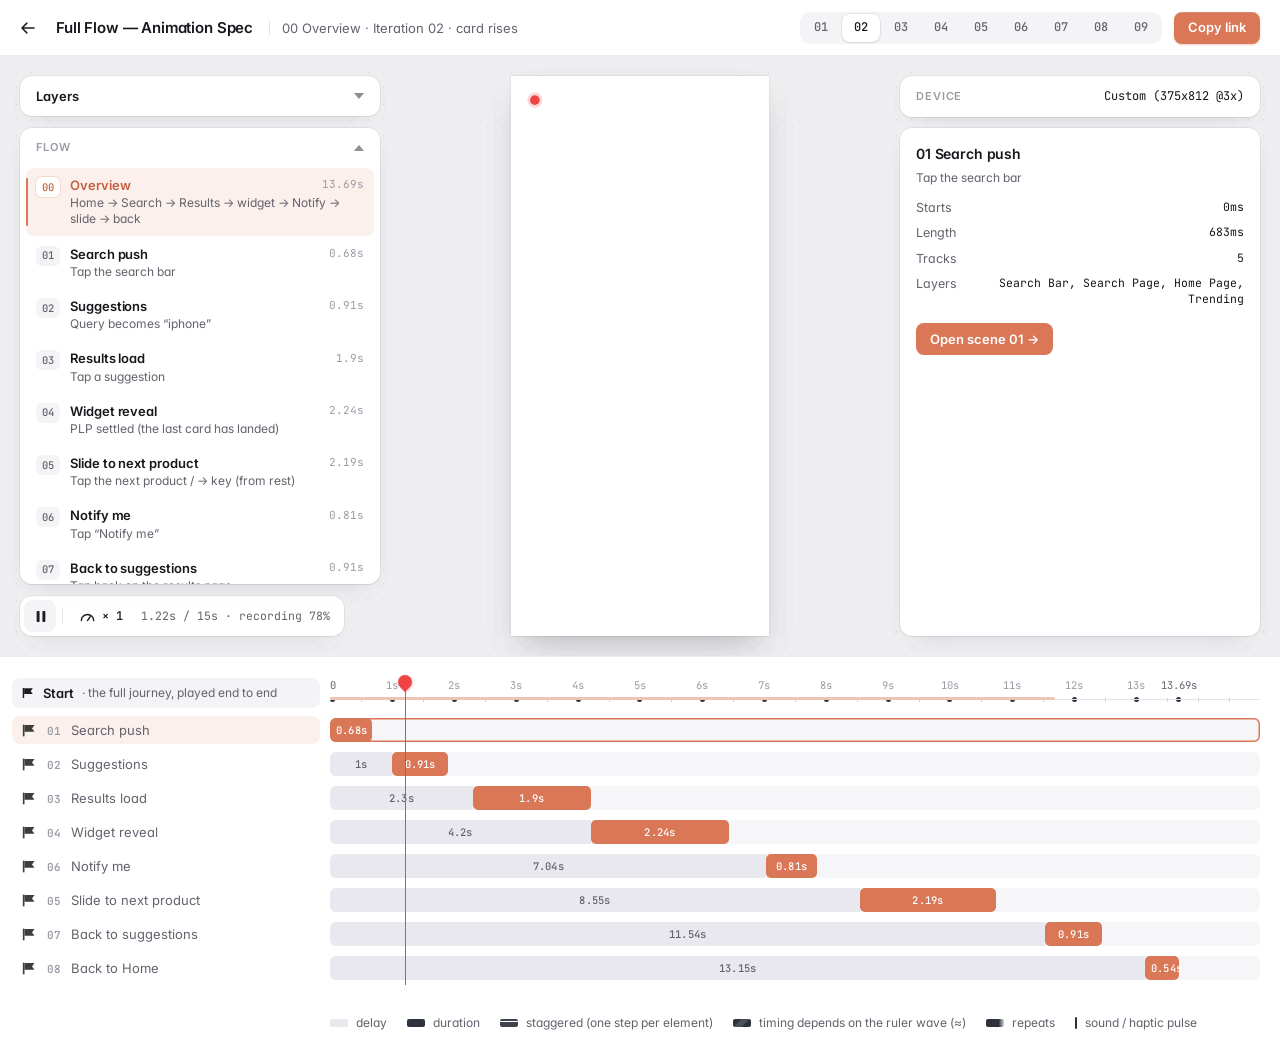
==== spec/index.html @ d040f747 "Iteration 9: copy of 8 that asks screen size first, then budget - v9/ added; switcher button 9 on ev" ====
<!doctype html>
<html lang="en">
<head>
<meta charset="utf-8" />
<meta name="viewport" content="width=device-width, initial-scale=1" />
<title>Full Flow Spec</title>
<link rel="preconnect" href="https://fonts.googleapis.com" />
<link rel="preconnect" href="https://fonts.gstatic.com" crossorigin />
<link href="https://fonts.googleapis.com/css2?family=Inter:wght@400;500;600;700&family=JetBrains+Mono:wght@400;500;600&display=swap" rel="stylesheet" />
<style>
/* Animation spec sheet for the whole noon flow — Home → Search → Results → iPhone widget → Notify → back.
   Same layout as a ProtoPie recording view: canvas (layers · flow · device · live preview · playback)
   over a timeline of property tracks — light bar = delay, dark bar = duration.
   The preview is the real prototype in an iframe; this page only drives it (it never edits it).
   System: 4/8/12/16/20 spacing · 15/13/12/11 type · 12px cards with a hairline · 32px controls. */
:root {
  --bg: #ffffff; --canvas: #eeeef1; --dot: #d9d9df; --card: #ffffff;
  --ink: #17171c; --ink-2: #63636e; --ink-3: #9b9ba6; --line: #ececf0; --line-2: #e2e2e8;
  --fill: #f4f4f7; --fill-2: #ededf1; --row: #f6f6f8; --delay: #e8e8ee; --dur: #2e323d; --dur-ink: #ffffff;
  --accent: #d97757; --accent-ink: #ffffff; --accent-50: #fbf0eb; --accent-600: #c2613f; --head: #ef4444;
  --r-card: 12px; --r-ctl: 8px; --r-trk: 6px;
  --sh-card: 0 0 0 1px rgba(17, 17, 28, .05), 0 1px 2px rgba(17, 17, 28, .04), 0 8px 24px -14px rgba(17, 17, 28, .18);
  --gut: 20px; --card-w: 360px;
  --lab: 320px; --rowh: 24px; --rowgap: 10px;
  --tl-pt: 16px; --tl-pr: 20px; --tl-pb: 24px;
  --sans: 'Inter', -apple-system, BlinkMacSystemFont, 'Segoe UI', sans-serif;
  --mono: 'JetBrains Mono', ui-monospace, SFMono-Regular, Menlo, monospace;
}
* { box-sizing: border-box; }
html, body { margin: 0; }
body { background: var(--bg); color: var(--ink); font-family: var(--sans); font-size: 13px; line-height: 1.4; -webkit-font-smoothing: antialiased; font-feature-settings: 'cv11', 'ss01'; }
button { font: inherit; color: inherit; background: none; border: 0; padding: 0; cursor: pointer; }
a { color: inherit; }
button:focus-visible, a:focus-visible { outline: 2px solid var(--accent); outline-offset: 2px; border-radius: var(--r-ctl); }

/* ── top bar ── */
.top { height: 56px; display: flex; align-items: center; gap: 12px; padding: 0 var(--gut) 0 12px; border-bottom: 1px solid var(--line); background: var(--bg); }
.top__back { width: 32px; height: 32px; display: grid; place-items: center; border-radius: var(--r-ctl); text-decoration: none; flex: none; transition: background-color .15s; }
.top__back svg { width: 18px; height: 18px; }
.top__back:hover { background: var(--fill); }
.top__title { font-size: 15px; font-weight: 600; letter-spacing: -0.01em; white-space: nowrap; overflow: hidden; text-overflow: ellipsis; min-width: 0; }
.top__title small { position: relative; margin-left: 12px; padding-left: 13px; color: var(--ink-2); font-size: 13px; font-weight: 400; letter-spacing: 0; }
.top__title small::before { content: ''; position: absolute; left: 0; top: 50%; width: 1px; height: 14px; margin-top: -7px; background: var(--line-2); }
.top__sp { flex: 1; }
.iters[hidden] { display: none; }
.iters { display: flex; gap: 2px; padding: 2px; background: var(--fill); border-radius: 10px; flex: none; }
.iters button { min-width: 38px; height: 28px; padding: 0 10px; border-radius: var(--r-ctl); font-family: var(--mono); font-size: 12px; font-weight: 500; color: var(--ink-2); transition: background-color .15s, color .15s; }
.iters button:hover { color: var(--ink); }
.iters button[aria-pressed="true"] { background: #fff; color: var(--ink); box-shadow: 0 0 0 1px rgba(17, 17, 28, .06), 0 1px 2px rgba(17, 17, 28, .08); }
.copy { height: 32px; padding: 0 14px; border-radius: var(--r-ctl); background: var(--accent); color: var(--accent-ink); font-size: 13px; font-weight: 600; flex: none; box-shadow: 0 1px 2px rgba(194, 97, 63, .3), inset 0 1px 0 rgba(255, 255, 255, .14); transition: background-color .15s; }
.copy:hover { background: var(--accent-600); }

/* ── canvas ── */
.canvas { position: relative; height: clamp(600px, 66vh, 760px); overflow: hidden;
  background-color: var(--canvas); background-image: radial-gradient(var(--dot) 1px, transparent 1.2px); background-size: 16px 16px; background-position: 8px 8px; }
.card { position: absolute; background: var(--card); border-radius: var(--r-card); box-shadow: var(--sh-card); }
.eyebrow, .flow h3, .device h3 { margin: 0; font-size: 11px; font-weight: 600; letter-spacing: .08em; text-transform: uppercase; color: var(--ink-3); }

/* left column: Layers and Flow are one accordion — opening one collapses the other to its header */
.side { position: absolute; left: var(--gut); top: var(--gut); bottom: calc(var(--gut) + 40px + 12px); width: var(--card-w); z-index: 4; display: flex; flex-direction: column; gap: 12px; }
.side > .card { position: relative; }
.layers { flex: none; display: flex; flex-direction: column; min-height: 0; overflow: hidden; }
.layers[data-open="true"] { flex: 1 1 auto; }
.layers__btn { width: 100%; height: 40px; display: flex; align-items: center; justify-content: space-between; padding: 0 16px; font-size: 13px; font-weight: 600; border-radius: var(--r-card); }
.layers__btn:hover { background: #fafafb; }
.layers__btn svg { transition: transform .2s; }
.layers[data-open="true"] .layers__btn { border-radius: var(--r-card) var(--r-card) 0 0; }
.layers[data-open="true"] .layers__btn svg { transform: rotate(180deg); }
.layers__list { display: none; flex: 1 1 auto; min-height: 0; border-top: 1px solid var(--line); padding: 6px; overflow: auto; }
.layers[data-open="true"] .layers__list { display: block; animation: panelIn .22s cubic-bezier(.2, .8, .2, 1); }
.layers__list button { width: 100%; text-align: left; padding: 8px 10px; border-radius: 6px; font-size: 13px; display: flex; align-items: baseline; justify-content: space-between; gap: 12px; }
.layers__list button:hover { background: var(--fill); }
.layers__list button[aria-pressed="true"] { background: var(--accent-50); color: var(--accent-600); font-weight: 600; }
.layers__list code { font-family: var(--mono); font-size: 11px; color: var(--ink-3); white-space: nowrap; overflow: hidden; text-overflow: ellipsis; max-width: 55%; }

.flow { flex: 1 1 auto; min-height: 0; display: flex; flex-direction: column; overflow: hidden; }
.flow__head { flex: none; width: 100%; height: 40px; display: flex; align-items: center; justify-content: space-between; padding: 0 16px; border-radius: var(--r-card); }
.flow__head:hover { background: #fafafb; }
.flow__head svg { transform: rotate(180deg); transition: transform .2s; }
.flow.is-collapsed { flex: none; }
.flow.is-collapsed ol { display: none; }
.flow.is-collapsed .flow__head svg { transform: none; }
.flow:not(.is-collapsed) ol { animation: panelIn .22s cubic-bezier(.2, .8, .2, 1); }
@keyframes panelIn { from { opacity: 0; transform: translateY(-4px); } }
.flow ol { list-style: none; margin: 0; padding: 0 6px 6px; overflow: auto; }
.flow li + li { margin-top: 1px; }
.flow li button { position: relative; width: 100%; text-align: left; display: grid; grid-template-columns: 24px 1fr auto; gap: 1px 10px; align-items: center; padding: 8px 10px; border-radius: var(--r-ctl); transition: background-color .15s; }
.flow li button:hover { background: var(--fill); }
.flow li button[aria-pressed="true"] { background: var(--accent-50); }
.flow li button[aria-pressed="true"]::before { content: ''; position: absolute; left: 0; top: 10px; bottom: 10px; width: 2px; border-radius: 2px; background: var(--accent); }
.flow .n { grid-row: 1 / 3; align-self: start; margin-top: 1px; width: 24px; height: 20px; display: grid; place-items: center; border-radius: 6px; background: var(--fill); font-family: var(--mono); font-size: 10.5px; font-weight: 500; color: var(--ink-2); }
.flow button[aria-pressed="true"] .n { background: #fff; color: var(--accent-600); box-shadow: 0 0 0 1px rgba(217, 119, 87, .18); }
.flow .nm { font-size: 13px; font-weight: 600; letter-spacing: -0.005em; }
.flow .len { font-family: var(--mono); font-size: 11px; color: var(--ink-3); font-variant-numeric: tabular-nums; }
.flow .tr { grid-column: 2 / 4; font-size: 12px; line-height: 1.35; color: var(--ink-2); }
.flow button[aria-pressed="true"] .nm { color: var(--accent-600); }
.tag { display: inline-block; padding: 1px 6px; border-radius: 99px; background: var(--accent-50); color: var(--accent-600); font-size: 10.5px; font-weight: 600; line-height: 16px; vertical-align: 1px; margin-left: 6px; letter-spacing: 0; text-transform: none; }
.tag--warm { background: #fff3e8; color: #b4530b; }

.device { right: var(--gut); top: var(--gut); width: var(--card-w); padding: 12px 16px; display: flex; align-items: center; justify-content: space-between; gap: 12px; min-height: 40px; }
.device p { margin: 0; font-family: var(--mono); font-size: 12px; color: var(--ink); }
.insp { right: var(--gut); top: calc(var(--gut) + 40px + 12px); width: var(--card-w); bottom: var(--gut); padding: 16px; overflow: auto; scrollbar-width: thin; }
.insp h3 { margin: 0; font-size: 14px; font-weight: 600; letter-spacing: -0.01em; line-height: 20px; }
.insp h3 span { font-weight: 400; color: var(--ink-2) !important; }
.insp__sub { margin: 6px 0 12px; font-size: 12px; color: var(--ink-2); }
.insp__sub code { display: inline-block; padding: 2px 6px; border-radius: 5px; background: var(--fill); color: var(--ink-2); font-family: var(--mono); font-size: 11px !important; }
.insp dl { display: grid; grid-template-columns: auto 1fr; gap: 8px 16px; margin: 0; font-size: 12.5px; }
.insp dt { color: var(--ink-2); }
.insp dd { margin: 0; font-family: var(--mono); font-size: 11.5px; text-align: right; word-break: break-word; font-variant-numeric: tabular-nums; color: var(--ink); }
.insp hr { border: 0; border-top: 1px solid var(--line); margin: 14px 0; }
.insp__plot { display: block; width: 100%; height: 104px; margin: 0 0 14px; padding: 6px 4px; border-radius: 10px; background: #fafafc; box-shadow: inset 0 0 0 1px var(--line); }
.insp__note { font-size: 12px; line-height: 1.5; color: var(--ink-2); margin: 12px 0 0; }
.insp__code { display: block; margin-top: 12px; padding: 10px 12px; background: var(--fill); border-radius: var(--r-ctl); font-family: var(--mono); font-size: 10.5px; line-height: 1.55; color: var(--ink-2); word-break: break-all; }
.insp__go { margin-top: 16px; height: 32px; padding: 0 14px; border-radius: var(--r-ctl); background: var(--accent); color: #fff; font-weight: 600; font-size: 13px; transition: background-color .15s; }
.insp__go:hover { background: var(--accent-600); }

.stage { position: absolute; left: 50%; top: var(--gut); bottom: var(--gut); transform: translateX(-50%); display: grid; place-items: start center; }
.phone { position: relative; width: var(--pw, 375px); height: var(--ph, 812px); transform-origin: 0 0; background: #fff; overflow: hidden;
  box-shadow: 0 0 0 1px rgba(17, 17, 28, .08), 0 2px 6px rgba(17, 17, 28, .06), 0 24px 48px -20px rgba(17, 17, 28, .28); }
.phone iframe { position: absolute; left: 0; top: 0; width: var(--pw, 375px); height: var(--ph, 812px); border: 0; opacity: 0; pointer-events: none; }
.phone iframe.is-front { opacity: 1; pointer-events: auto; }
.phone__veil { position: absolute; inset: 0; display: grid; place-items: center; background: rgba(255, 255, 255, .92); font-size: 22px; font-weight: 500; color: var(--ink-2); transition: opacity .25s; text-align: center; padding: 40px; }
.phone__veil[hidden] { display: grid; opacity: 0; pointer-events: none; }
.rec { position: absolute; z-index: 2; left: 28px; top: 28px; width: 14px; height: 14px; border-radius: 50%; background: var(--head); box-shadow: 0 0 0 4px rgba(239, 68, 68, .2); opacity: 0; transition: opacity .2s; }
.rec.is-on { opacity: 1; animation: recPulse 1.6s ease-in-out infinite; }
@keyframes recPulse { 50% { box-shadow: 0 0 0 7px rgba(239, 68, 68, .08); } }

.ctrl { position: absolute; left: var(--gut); bottom: var(--gut); height: 40px; display: flex; align-items: center; gap: 2px; padding: 4px; background: var(--card); border-radius: var(--r-card); box-shadow: var(--sh-card); z-index: 3; }
.ctrl button { height: 32px; min-width: 32px; padding: 0 10px; display: flex; align-items: center; justify-content: center; gap: 6px; border-radius: var(--r-ctl); transition: background-color .15s; }
.ctrl button:hover { background: var(--fill); }
.ctrl #play { width: 32px; padding: 0; background: var(--fill); }
.ctrl #play:hover { background: var(--fill-2); }
.ctrl #play svg { width: 12px; height: 13px; margin-left: 1px; }
.ctrl #speed svg { width: 17px; height: 14px; }
.ctrl i { width: 1px; height: 16px; margin: 0 4px; background: var(--line-2); }
.ctrl__speed { font-family: var(--mono); font-size: 12px; font-weight: 500; }
.ctrl__state { padding: 0 10px 0 6px; font-family: var(--mono); font-size: 11.5px; color: var(--ink-2); white-space: nowrap; font-variant-numeric: tabular-nums; }

/* ── timeline ── */
.tlwrap { overflow-x: auto; border-top: 1px solid var(--line); }
.tl { position: relative; min-width: 940px; padding: var(--tl-pt) var(--tl-pr) var(--tl-pb) 0; }
.tl__ruler { display: grid; grid-template-columns: var(--lab) 1fr; align-items: center; height: 40px; }
.tl__start { height: 30px; margin-left: 12px; display: flex; align-items: center; gap: 8px; padding: 0 12px 0 10px; background: var(--fill); border-radius: var(--r-ctl); font-size: 13px; font-weight: 600; white-space: nowrap; overflow: hidden; min-width: 0; }
.tl__start svg { flex: none; width: 13px; height: 12px; }
.tl__start small { font-size: 12px; color: var(--ink-2); font-weight: 400; overflow: hidden; text-overflow: ellipsis; min-width: 0; }
.tl__scale { position: relative; height: 40px; margin-left: 10px; }
.tl__scale::after { content: ''; position: absolute; left: 0; right: 0; top: 26px; height: 1px; background: var(--line-2); }
.tick { position: absolute; top: 5px; font-family: var(--mono); font-size: 10.5px; color: var(--ink-2); transform: translateX(-50%); white-space: nowrap; font-variant-numeric: tabular-nums; }
.tick::after { content: ''; position: absolute; left: 50%; top: 18.5px; width: 5px; height: 5px; margin-left: -2.5px; border-radius: 50%; background: var(--dur); }
.tick--minor { color: transparent; }
.tick--minor::after { width: 1px; height: 4px; margin-left: 0; border-radius: 0; background: #cfcfd6; top: 19.5px; }
.tick--zero { transform: none; }
.tick--zero::after { left: 0; margin-left: 0; }
.tl__rows { position: relative; }
.grp { display: grid; grid-template-columns: var(--lab) 1fr; height: 34px; align-items: end; padding-bottom: 4px; }
.grp b { padding-left: 22px; font-size: 11px; font-weight: 600; letter-spacing: .08em; text-transform: uppercase; color: var(--ink-3); }
.grp span { position: relative; margin-left: 10px; padding-bottom: 1px; font-family: var(--mono); font-size: 10.5px; color: var(--ink-3); display: flex; align-items: center; gap: 8px; }
.grp span::after { content: ''; flex: 1; height: 1px; background: var(--line); }
.row { display: grid; grid-template-columns: var(--lab) 1fr; height: calc(var(--rowh) + var(--rowgap)); align-items: center; cursor: pointer; }
.row__lab { display: flex; align-items: center; gap: 10px; height: calc(var(--rowh) + 4px); margin-left: 12px; padding-left: 10px; border-radius: var(--r-ctl); font-size: 13px; white-space: nowrap; overflow: hidden; transition: background-color .15s; }
.row__lab svg { flex: none; width: 15px; height: 15px; opacity: .85; }
.row__lab b { font-weight: 600; }
.row__lab span { color: var(--ink-2); overflow: hidden; text-overflow: ellipsis; }
.row__lab em { font-style: normal; font-family: var(--mono); font-size: 11px; color: var(--ink-3); }
.row:hover .row__lab { background: var(--row); }
.row__trk { position: relative; height: var(--rowh); margin-left: 10px; background: var(--row); border-radius: var(--r-trk); overflow: hidden; transition: background-color .15s; }
.row:hover .row__trk { background: #f0f0f4; }
.row[aria-selected="true"] .row__lab { background: var(--accent-50); }
.row[aria-selected="true"] .row__lab b { color: var(--accent-600); }
.row[aria-selected="true"] .row__trk { box-shadow: inset 0 0 0 1.5px var(--accent); }
.row.is-dim { opacity: .3; }
.bar { position: absolute; top: 0; height: 100%; display: grid; place-items: center; overflow: hidden; font-family: var(--mono); font-size: 10.5px; font-weight: 500; letter-spacing: .02em; white-space: nowrap; font-variant-numeric: tabular-nums; }
.bar--delay { background: var(--delay); color: var(--ink-2); }
.bar--dur { background: var(--dur); color: var(--dur-ink); border-radius: 5px; }
.bar--approx { background: repeating-linear-gradient(135deg, #2e323d 0 6px, #4a4f5c 6px 12px); }
.bar--repeat { background: linear-gradient(90deg, #2e323d 70%, rgba(46, 50, 61, .2)); }
.bar--step { border-radius: 2px; }
.bar--mark { width: 2px; margin-left: -1px; background: var(--dur); border-radius: 1px; }
.bar--scene { background: var(--accent); }
.bar span { padding: 0 6px; }
.after { position: absolute; top: 0; height: 100%; display: flex; align-items: center; padding-left: 8px; font-family: var(--mono); font-size: 10.5px; color: var(--ink-2); white-space: nowrap; pointer-events: none; }
.head { position: absolute; top: 2px; bottom: 0; width: 0; pointer-events: none; z-index: 2; }
.head::before { content: ''; position: absolute; left: -0.75px; top: 10px; bottom: 0; width: 1.5px; background: var(--head); }
.head::after { content: ''; position: absolute; left: -7px; top: 0; width: 14px; height: 14px; background: var(--head); border-radius: 50% 50% 50% 0; transform: rotate(-45deg); box-shadow: 0 1px 3px rgba(239, 68, 68, .35); }
.grip { position: absolute; left: -14px; top: -8px; width: 28px; height: 30px; pointer-events: auto; cursor: grab; border-radius: 50%; }
.head__line { position: absolute; left: -7px; width: 14px; top: 20px; bottom: 0; pointer-events: auto; cursor: ew-resize; }
.row__trk { cursor: ew-resize; touch-action: none; }
.grip:focus-visible { outline: 2px solid var(--accent); outline-offset: 2px; }
body.is-scrubbing, body.is-scrubbing * { cursor: grabbing !important; user-select: none; }
.tl__scale { cursor: ew-resize; touch-action: none; }
.grip { touch-action: none; }
.buf { position: absolute; left: 0; top: 24px; height: 3px; width: 0; background: #f0c4b2; border-radius: 2px; transition: width .1s linear; }
.lane { position: absolute; top: var(--tl-pt); bottom: var(--tl-pb); left: calc(var(--lab) + 10px); right: var(--tl-pr); pointer-events: none; }
.foot { display: flex; flex-wrap: wrap; align-items: center; gap: 8px 20px; margin: 0; padding: 4px var(--tl-pr) 28px calc(var(--lab) + 10px); font-size: 12px; color: var(--ink-2); line-height: 1.6; }
.foot code { font-family: var(--mono); font-size: 12px; }
.legend { display: inline-flex; align-items: center; gap: 8px; }
.legend i { display: inline-block; width: 18px; height: 8px; border-radius: 2px; }

@media (max-width: 1240px) { :root { --card-w: 300px; } }
@media (max-width: 960px) {
  :root { --lab: 220px; --gut: 16px; }
  .canvas { height: auto; padding: 16px; display: flex; flex-direction: column; gap: 12px; }
  .card, .stage, .ctrl, .side { position: static; transform: none; width: auto; }
  .side { flex: none; }
  .flow { max-height: 340px; }
  .layers[data-open="true"] .layers__list { max-height: 340px; }
  .stage { order: 2; height: 520px; }
  .ctrl { order: 3; align-self: flex-start; }
  .insp { order: 4; }
  .top__title small { display: none; }
  .row__lab { gap: 8px; }
  .foot { padding-left: 16px; }
}
@media (max-width: 560px) { .copy { display: none; } .top { gap: 8px; } .iters button { min-width: 32px; padding: 0 6px; } }
</style>
</head>
<body>
<header class="top">
  <a class="top__back" id="back" href="/" aria-label="Back to the prototype"><svg width="24" height="24" viewBox="0 0 24 24" fill="none"><path d="M20 12H4m0 0 6.5-6.5M4 12l6.5 6.5" stroke="#1d1d1f" stroke-width="2" stroke-linecap="round" stroke-linejoin="round"/></svg></a>
  <div class="top__title" id="title">Full Flow — Animation Spec</div>
  <div class="top__sp"></div>
  <div class="iters" id="iters" role="group" aria-label="Iteration">
  </div>
  <button class="copy" id="copy">Copy link</button>
</header>

<section class="canvas" id="canvas">
  <div class="side" id="side">
  <div class="card layers" id="layers" data-open="false">
    <button class="layers__btn" id="layersBtn" aria-expanded="false"><span id="layersLabel">Layers</span><svg width="10" height="6" viewBox="0 0 10 6"><path d="M0 0h10L5 6z" fill="#8e8e93"/></svg></button>
    <div class="layers__list" id="layersList"></div>
  </div>
  <nav class="card flow" aria-label="Flow scenes"><button class="flow__head" id="flowHead" aria-expanded="true"><h3>Flow</h3><svg width="10" height="6" viewBox="0 0 10 6"><path d="M0 0h10L5 6z" fill="#8e8e93"/></svg></button><ol id="flow"></ol></nav>
  </div>
  <div class="stage" id="stage">
    <div class="phone" id="phone">
      <span class="rec" id="rec" aria-hidden="true"></span>
      <div class="phone__veil" id="veil">Loading the prototype…</div>
    </div>
  </div>
  <div class="card device"><h3>Device</h3><p id="deviceLabel">Custom (375x812 @3x)</p></div>
  <aside class="card insp" id="insp" aria-live="polite"></aside>
  <div class="ctrl">
    <button id="play" aria-label="Play"><svg id="playIco" width="16" height="18" viewBox="0 0 16 18"><path d="M1 1.5v15L15 9z" fill="#1d1d1f"/></svg></button>
    <i></i>
    <button id="speed" class="ctrl__speed" aria-label="Playback speed"><svg width="22" height="18" viewBox="0 0 22 18" fill="none"><path d="M3 15a8 8 0 1 1 16 0" stroke="#1d1d1f" stroke-width="1.8" stroke-linecap="round"/><path d="m11 15 3.5-5" stroke="#1d1d1f" stroke-width="1.8" stroke-linecap="round"/></svg><span id="speedLbl">× 1</span></button>
    <span class="ctrl__state" id="state"></span>
  </div>
</section>

<div class="tlwrap">
  <div class="tl" id="tl">
    <div class="tl__ruler">
      <div class="tl__start"><svg width="18" height="16" viewBox="0 0 18 16"><path d="M2 1v14" stroke="#1d1d1f" stroke-width="2"/><path d="M3 1.5h12l-3 4 3 4H3z" fill="#1d1d1f"/></svg>Start <small id="trigger"></small></div>
      <div class="tl__scale" id="scale"></div>
    </div>
    <div class="tl__rows" id="rows"></div>
    <div class="lane" id="lane"><div class="buf" id="buf"></div><div class="head" id="head"><button class="grip" id="grip" aria-label="Playhead — drag to scrub, arrow keys step a frame"></button><i class="head__line" id="headLine" aria-hidden="true"></i></div></div>
  </div>
  <p class="foot">
    <span class="legend"><i style="background:var(--delay)"></i>delay</span>
    <span class="legend"><i style="background:var(--dur)"></i>duration</span>
    <span class="legend"><i style="background:linear-gradient(180deg,#3e424d 0 30%,transparent 30% 40%,#3e424d 40% 70%,transparent 70% 80%,#3e424d 80%)"></i>staggered (one step per element)</span>
    <span class="legend"><i class="bar--approx" style="position:static"></i><span id="legendApprox">timing varies at runtime (≈)</span></span>
    <span class="legend"><i class="bar--repeat" style="position:static"></i>repeats</span>
    <span class="legend"><i style="width:2px;height:12px;background:var(--dur);border-radius:1px"></i>sound / haptic pulse</span>
  </p>
</div>

<script>
/* ═══ SpecKit — generic helpers shared by every spec sheet (do not edit per project) ═══
   Row helpers: S(spring key, {x0, v0}) · C(curve key) · H(haptic kind, layer, selector, ms | [ms…], note)
   Maths: springFn(ω, ζ, x0, v0) → { d(t), v(t) } (t in s) · firstT(f, test) → first ms where test(d, v)
   Layout: rowEnd(row) / sceneEnd(rows) in ms.                                                     */
window.SpecKit = (() => {
  const springFn = (w, z, x0, v0 = 0) => { const wd = w * Math.sqrt(1 - z * z), a = z * w;
    return { d: (t) => Math.exp(-a * t) * (x0 * Math.cos(wd * t) + ((v0 + a * x0) / wd) * Math.sin(wd * t)),
             v: (t) => Math.exp(-a * t) * (v0 * Math.cos(wd * t) - ((a * v0 + w * w * x0) / wd) * Math.sin(wd * t)) }; };
  const firstT = (f, test, max = 4) => { for (let t = 0; t < max; t += 0.001) if (test(f.d(t), f.v(t))) return t * 1000; return max * 1000; };
  const S = (k, extra = {}) => ({ kind: 'spring', k, ...extra });
  const C = (k) => ({ kind: 'curve', k });
  // haptics (app.js Haptics): iOS generator + style, Android vibrate, iOS-Safari fallback
  const HAP = {
    tap:     { name: 'tap',     gen: 'UIImpactFeedbackGenerator', style: 'light', vibe: '8ms', call: 'Haptics.tap()' },
    tick:    { name: 'tick',    gen: 'UISelectionFeedbackGenerator', style: 'selection', vibe: '4ms', call: 'Haptics.tick()' },
    snap:    { name: 'snap',    gen: 'UIImpactFeedbackGenerator', style: 'medium', intensity: 0.8, vibe: '12ms', call: 'Haptics.snap()' },
    edge:    { name: 'edge',    gen: 'UIImpactFeedbackGenerator', style: 'rigid', intensity: 0.6, vibe: '10ms', call: 'Haptics.edge()' },
    success: { name: 'success', gen: 'UINotificationFeedbackGenerator', style: 'success', vibe: '[10, 40, 16]', call: 'Haptics.success()' },
  };
  const H = (k, layer, sel, at, note, extra = {}) => ({ icon: 'haptic', prop: 'Haptic', layer, sel, delay: Array.isArray(at) ? (at[0] || 0) : at, dur: 10, from: '—', to: '—',
    ease: { kind: 'haptic', ...HAP[k] }, marks: Array.isArray(at) ? at : [at], note, ...extra });
  const rowEnd = (r) => r.delay + (r.stagger ? (r.stagger.n - 1) * r.stagger.step : 0) + (r.marks ? Math.max(...r.marks) - r.delay : 0) + r.dur;
  const sceneEnd = (rows) => Math.max(...rows.filter((r) => !r.grp && !r.repeat).map(rowEnd));
  // a PP-style sampled spring's length for a travel of |d| (settles to 0.02 of a unit)
  const sampleLen = (spr, d) => 1000 * Math.max(0.2, Math.log(Math.max(Math.abs(d), 0.02) / 0.02) / (spr.z * spr.w) + 0.05);
  const wait = (ms) => new Promise((r) => setTimeout(r, ms));   // real time (for history / tasks to land)
  return { springFn, firstT, S, C, H, HAP, rowEnd, sceneEnd, sampleLen, wait };
})();
</script>

<script id="spec-config">
/* ═══ PROJECT CONFIG — everything specific to this prototype lives here ═══════════
   The engine below never changes between projects: it reads window.SPEC only.
   title · device {w, h, label} · paths {iteration: url} · iterations {iteration: label}
   springs {key: {name, w, z, src}} · curves {key: {name, fn: 'linear(…)'}}
   scenes [{id, name, trig, summary?, varies?, overview?, rows(v) → rows}] · overview(v) → {rows, beats}
   states {name: async (doc, win, eng) => …} · prep {sceneId: stateName|null} · fire {sceneId: (doc, win) => …} */
window.SPEC = (() => {
  const { springFn, firstT, S, C, H, rowEnd, sceneEnd, wait: realWait } = SpecKit;
  const PATHS = { 1: '/', 2: '/v2/', 3: '/v3/', 4: '/v4/', 5: '/v5/', 6: '/v6/', 7: '/v7/', 8: '/v8/', 9: '/v9/' };
  const SPR = {
    pp:    { name: 'Handoff spring', w: 16.75, z: 0.81, src: 'PP — ProtoPie handoff r/8e30fe8e' },
    title: { name: 'Heading spring', w: 11.5,  z: 0.6,  src: 'LINE — fitted to ref_widget.mp4' },
    glide: { name: 'FTUX glide spring', w: 10.5, z: 0.92, src: 'FTUX' },
    snap:  { name: 'Snap spring', w: 12, z: 0.92, src: 'SNAP' },
    sel:   { name: 'Selection spring', w: 13, z: 0.8, src: 'SEL' },
    pop:   { name: 'Pop spring', w: 15, z: 0.7, src: 'pill pop / press' },
    morph: { name: 'Morph spring', w: 14, z: 0.86, src: 'pill morph · DONE' },
    check: { name: 'Check pop spring', w: 16, z: 0.6, src: 'notifyMe · check' },
  };
  const CURVE = {
    out:    { name: 'Ease-out (handoff)', fn: 'linear(0, 0.2363, 0.3453, 0.4424, 0.5291, 0.607, 0.6754, 0.7351, 0.7873, 0.8322, 0.8702, 0.9019, 0.9278, 0.9489, 0.9654, 0.9779, 0.9871, 0.9933, 0.9971, 0.9991, 1)' },
    io:     { name: 'Ease-in-out (handoff)', fn: 'linear(0, 0.009, 0.0207, 0.0384, 0.0644, 0.1004, 0.1507, 0.2205, 0.3141, 0.4332, 0.5641, 0.6834, 0.7786, 0.8477, 0.8976, 0.9344, 0.9605, 0.9789, 0.9908, 0.9976, 1)' },
    reveal: { name: 'Reveal fade (recorded)', fn: 'linear(0, 0.1202, 0.2309, 0.3305, 0.4218, 0.5033, 0.5773, 0.6428, 0.7018, 0.7532, 0.7988, 0.838, 0.8722, 0.9008, 0.9252, 0.945, 0.9612, 0.9737, 0.9834, 0.9902, 0.995, 0.9978, 0.9994, 0.9999, 1)' },
    title:  { name: 'Heading fade (recorded)', fn: 'linear(0, 0.12 11.5%, 0.25 22.4%, 0.4 33.6%, 0.55 44.4%, 0.69 55.3%, 0.81 66.4%, 0.91 77.2%, 0.97 88.2%, 1)' },
    lin:    { name: 'Linear', fn: 'linear(0, 1)' },
  };
  const ppLen = (d) => 1000 * Math.max(0.2, Math.log(Math.max(Math.abs(d), 0.02) / 0.02) / (SPR.pp.z * SPR.pp.w) + 0.05);   // PP.spring sample length
  const titleLen = 1000 * Math.log(14 / 0.02) / (SPR.title.z * SPR.title.w);
  // page push: progress spring released from rest; settles when |x| < 0.0004 and |v| < 0.02
  const pushLen = firstT(springFn(SPR.pp.w, SPR.pp.z, -1, 0), (d, v) => Math.abs(d) < 0.0004 && Math.abs(v) < 0.02);
  // FTUX glide: −288px → 0
  const gF = springFn(SPR.glide.w, SPR.glide.z, -288, 0);
  const glide = { sel: firstT(gF, (d, v) => Math.abs(d) < 4 && Math.abs(v) < 80), land: firstT(gF, (d, v) => Math.abs(d) < 0.5 && Math.abs(v) < 15) };
  // one-product snap from rest (tap / arrow key): +144px → 0 on the snap spring, sampled per 60fps frame for sound + wave
  const slide = (() => {
    const f = springFn(SPR.snap.w, SPR.snap.z, 144, 0);
    const sel = firstT(f, (d, v) => Math.abs(d) < 4 && Math.abs(v) < 80), land = firstT(f, (d, v) => Math.abs(d) < 0.5 && Math.abs(v) < 15);
    const snapAt = firstT(f, (d) => d < 72);
    let lastTick = 0, lastAt = -1e9, ticks = [], lastMove = 0, prev = 144;
    let hTick = -1e9, hAny = -1e9, hTicks = [], hSnap = null, pend = null, snapped = false;
    for (let k = 1; k * (1000 / 60) < land + 200; k++) {
      const t = k / 60, d = f.d(t), ti = Math.round((144 - d) / 8), ms = t * 1000;
      if (pend != null && pend <= ms) { hSnap = pend; hAny = pend; pend = null; }   // the deferred snap fires between frames
      const snapFrame = !snapped && d < 72;
      if (ti !== lastTick) {
        lastTick = ti; if (Math.abs(ms - snapAt) < 9) lastAt = ms; else if (ms - lastAt >= 100) { lastAt = ms; ticks.push(ms); }
        if (!snapFrame && ms - hTick >= 40) { hTick = ms; if (ms - hAny >= 40) { hTicks.push(ms); hAny = ms; } }
      }
      if (snapFrame) { snapped = true; if (ms - hAny >= 40) { hSnap = ms; hAny = ms; } else pend = hAny + 41; }
      if (Math.abs(prev - d) * 60 > 20) lastMove = ms; prev = d;
    }
    const waveEnd = lastMove + 50 + 100;
    return { sel, land, snapAt, ticks, waveEnd, hTicks, hSnap: hSnap ?? snapAt };
  })();


  /* ═══ scenes ═════════════════════════════════════════════════════════════ */
  function revealRows(v) {
    const T0 = 50, rows = [];
    const add = (r) => rows.push(r);
    add({ grp: 'Reveal', at: T0, note: 'Fires 50ms after the PLP settles.' });
    add({ icon: 'size', prop: 'Height', layer: 'Widget Container', sel: '#roster', delay: T0, dur: ppLen(286), from: '0px', to: '286px', ease: S('pp'),
      note: 'The widget box grows open; the product grid below rides down on its edge.' });
    if (v === 1) {
      add({ icon: 'move', prop: 'Move Y', layer: 'Widget Content', sel: '#rosterIn', delay: T0, dur: ppLen(71.5), from: '−71.5px', to: '0px', ease: S('pp'),
        note: 'Parallax: the content behind the opening edge travels a quarter of the grid’s distance (286 × 0.25).' });
      add({ icon: 'move', prop: 'Move Y', layer: 'Title', sel: '.roster__title', delay: T0, dur: titleLen, from: '14px', to: '0px', ease: S('title', { x0: 14, v0: -85 }),
        note: 'Launched upward at 85px/s, overshoots ~1.6px above its line and eases back.' });
      add({ icon: 'opacity', prop: 'Opacity', layer: 'Title', sel: '.roster__title', delay: T0 + 20, dur: 152, from: '0', to: '1', ease: C('title') });
      add({ icon: 'opacity', prop: 'Opacity', layer: 'Slider Card', sel: '#rosterRail', delay: T0 + 25, dur: 276, from: '0', to: '1', ease: C('out') });
    } else {
      const two = v === 2;
      add({ icon: 'scale', prop: 'Scale', layer: 'Slider Card', sel: '#rosterRail', delay: T0, dur: ppLen(1), from: '90%', to: '100%', ease: S('pp'),
        note: `Scale and Move Y share one spring progress, so they overshoot together (1.3% → 100.13%). Source: ProtoPie recording ${two ? 'r/0e6f5901' : 'r/be662fe6'}.` });
      add({ icon: 'move', prop: 'Move Y', layer: 'Slider Card', sel: '#rosterRail', delay: T0, dur: ppLen(1), from: two ? '20px' : '−30px', to: '0px', ease: S('pp'),
        note: two ? 'The card rises 20px into place.' : 'The card drops in from 30px above.' });
      add({ icon: 'opacity', prop: 'Opacity', layer: 'Slider Card', sel: '#rosterRail', delay: T0 + 17, dur: 300, from: '0', to: '1', ease: C('reveal') });
      add({ icon: 'move', prop: 'Move Y', layer: 'Title', sel: '.roster__title', delay: T0 + (two ? 33 : 41), dur: ppLen(two ? 10 : 6), from: two ? '10px' : '6px', to: '0px', ease: S('pp') });
      add({ icon: 'opacity', prop: 'Opacity', layer: 'Title', sel: '.roster__title', delay: T0 + (two ? 50 : 58), dur: 300, from: '0', to: '1', ease: C('reveal') });
    }
    const G = T0 + 700, P = G + glide.land + 60;
    add({ grp: 'First-time hint', at: G, note: '700ms after the reveal starts the rail glides back two products to the iPhone Duo.' });
    add({ icon: 'move', prop: 'Move X', layer: 'Slider Rail', sel: '#rosterRail', delay: G, dur: glide.land, from: '−288px', to: '0px', ease: S('glide', { x0: -288 }),
      note: 'Rests on iPhone 17 (two products in, 2 × 144px pitch) and glides back to the Duo — silent, no bounce. Frame-driven; “landed” = within 0.5px and under 15px/s.' });
    add({ icon: 'scale', prop: 'Scale', layer: 'Selection Circle', sel: '.roster__sel', delay: G, dur: 240, from: '100%', to: '94%', ease: C('io'), note: 'Eases down 6% the moment the rail moves.' });
    add({ icon: 'scale', prop: 'Scale', layer: 'Selected Dot', sel: '.roster__dot', delay: G, dur: 160, from: '100%', to: '0%', ease: C('io'), note: 'The pink dot under the red line hides while the rail moves.' });
    add({ icon: 'scale', prop: 'Scale', layer: 'Selection Circle', sel: '.roster__sel', delay: G + glide.sel, dur: 800, from: '94%', to: '100%', ease: S('sel'),
      note: 'Starts growing back as the rail arrives (within 4px and under 80px/s).' });
    add({ icon: 'scale', prop: 'Scale', layer: 'Selected Dot', sel: '.roster__dot', delay: P + 165, dur: ppLen(1), from: '0%', to: '100%', ease: S('pp'), approx: true,
      note: 'Pops back 90ms after the ruler wave has settled, so its start varies slightly (measured ≈ +165ms after the pill).' });
    add({ grp: 'Notify pill', at: P, note: 'Springs up 60ms after the rail lands on the Duo.' });
    add({ icon: 'opacity', prop: 'Opacity', layer: 'Notify Pill', sel: '.rp__notify', delay: P, dur: 183, from: '0', to: '1', ease: C('out') });
    add({ icon: 'scale', prop: 'Scale', layer: 'Notify Pill', sel: '.rp__notify', delay: P, dur: 700, from: '0%', to: '100%', ease: S('pop'), note: 'Pops in as a 30px circle holding the bell.' });
    add({ icon: 'size', prop: 'Width', layer: 'Notify Pill', sel: '.rp__notify', delay: P + 200, dur: 620, from: '30px', to: '97px', ease: S('morph'),
      note: 'The circle widens into the 97×30 pill about its centre (left 37.5 → 4px).' });
    add({ icon: 'move', prop: 'Move X', layer: 'Bell', sel: '.rp__notify > img', delay: P + 200, dur: 620, from: '−63px', to: '0px', ease: S('morph'), note: 'Glides from the circle’s centre to its place at the right end.' });
    add({ icon: 'opacity', prop: 'Opacity · Blur', layer: '“Notify me”', sel: '.rp__cta', delay: P + 285, dur: 240, from: '0 · 3px', to: '1 · 0px', ease: C('out'),
      note: 'Uncovered in place by the widening edges (translateX −33.5 → 0 keeps it still) and fades up out of a slight blur.' });
    return rows;
  }
  const OFF = (5 - 1) * 25 + 150 + 10;           // results: rows finish leaving (+10ms) before the page arrives
  const SETTLED = OFF + 680 + 7 * 60 + 353 + 189; // last card skeleton gone = PLP settled
  const cardsIn = (at, grp) => [
    { icon: 'move', prop: 'Move Y', layer: 'Product Cards', sel: '.pcard', delay: at, dur: ppLen(16), from: '16px', to: '0px', ease: S('pp'), stagger: { n: 8, step: 60, order: 'grid order' }, note: 'Each card rises 16px into place, 60ms apart.' },
    { icon: 'opacity', prop: 'Opacity', layer: 'Product Cards', sel: '.pcard', delay: at, dur: 183, from: '0', to: '1', ease: C('out'), stagger: { n: 8, step: 60, order: 'grid order' } },
    { icon: 'opacity', prop: 'Opacity', layer: 'Card Skeletons', sel: '.pslot > .skel', delay: at + 353, dur: 189, from: '1', to: '0', ease: C('io'), stagger: { n: 8, step: 60, order: 'grid order' }, note: 'Each card’s skeleton fades out 353ms after its card starts.' },
  ];
  const SCENES = [
    { id: 0, name: 'Overview', trig: 'the full journey, played end to end', summary: 'Home → Search → Results → widget → Notify → slide → back', overview: true },
    { id: 1, name: 'Search push', trig: 'Tap the search bar', rows: () => [
      H('tap', 'Search Bar', '#searchEntry', 0, 'A light tap the moment the search bar is pressed.'),
      { icon: 'move', prop: 'Move X', layer: 'Search Page', sel: '#search', delay: 0, dur: pushLen, from: '375px', to: '0px', ease: S('pp', { x0: -1 }), driver: 'frame',
        note: 'Slides in from the right on the handoff spring, released on touch-up. Interruptible: an edge swipe from the left 24px hands its velocity to the same spring (projected 180ms ahead to choose pop vs stay). The keyboard is raised in the same tap.' },
      { icon: 'move', prop: 'Move X', layer: 'Home Page', sel: '#home', delay: 0, dur: pushLen, from: '0px', to: '−196.3px', ease: S('pp', { x0: -1 }), driver: 'frame',
        note: 'Parallax under the push: 200/382 of the screen width (375 → 196.3px). Home is not dimmed.' },
      { icon: 'move', prop: 'Move Y', layer: 'Trending', sel: '.srch__art', delay: 124, dur: ppLen(20), from: '20px', to: '0px', ease: S('pp'), note: 'Trending searches + banners rise in on their own beat, 124ms after touch-up.' },
      { icon: 'opacity', prop: 'Opacity', layer: 'Trending', sel: '.srch__art', delay: 124, dur: 183, from: '0', to: '1', ease: C('out') },
    ] },
    { id: 2, name: 'Suggestions', trig: 'Query becomes “iphone”', rows: () => [
      { icon: 'move', prop: 'Move Y', layer: 'Trending', sel: '.srch__art', delay: 0, dur: ppLen(20), from: '0px', to: '20px', ease: S('pp'), note: 'On the first keystroke the trending block drops 20px away.' },
      { icon: 'opacity', prop: 'Opacity', layer: 'Trending', sel: '.srch__art', delay: 0, dur: 189, from: '1', to: '0', ease: C('io') },
      { icon: 'move', prop: 'Move Y', layer: 'Suggestion Rows', sel: '.sug', delay: 110, dur: ppLen(20), from: '−20px', to: '0px', ease: S('pp'), stagger: { n: 5, step: 60, order: 'top → bottom' },
        note: '110ms after the query matches, the five rows fall 20px into place, top to bottom. If the query stops matching they leave bottom → top, 40ms apart, lifting 20px (S-curve fade).' },
      { icon: 'opacity', prop: 'Opacity', layer: 'Suggestion Rows', sel: '.sug', delay: 110, dur: 183, from: '0', to: '1', ease: C('out'), stagger: { n: 5, step: 60, order: 'top → bottom' } },
    ] },
    { id: 3, name: 'Results load', trig: 'Tap a suggestion', rows: () => [
      H('tap', 'Suggestion Row', '.sug', 0, 'A light tap on press of the suggestion.'),
      { grp: 'Suggestions leave', at: 0 },
      { icon: 'move', prop: 'Move Y', layer: 'Suggestion Rows', sel: '.sug', delay: 0, dur: 150, from: '0px', to: '−12px', ease: C('io'), stagger: { n: 5, step: 25, order: 'bottom → top' }, note: 'A quicker exit than backspacing, so it can finish before the page arrives.' },
      { icon: 'opacity', prop: 'Opacity', layer: 'Suggestion Rows', sel: '.sug', delay: 0, dur: 130, from: '1', to: '0', ease: C('io'), stagger: { n: 5, step: 25, order: 'bottom → top' } },
      { grp: 'Results page', at: OFF, note: 'Starts 10ms after the last row is gone.' },
      { icon: 'opacity', prop: 'Opacity', layer: 'Results Page', sel: '#plp', delay: OFF, dur: 300, from: '0', to: '1', ease: C('io'), note: 'The skeleton page fades in over the search page; the search bar never moves.' },
      { icon: 'move', prop: 'Move X', layer: 'Shimmer Band', sel: '.pslot > .skel', delay: OFF + 120, dur: 1867, from: '−200px', to: '640px', ease: C('lin'), repeat: true,
        note: 'One 195px light band leaning 17°, sweeping 450px/s across every skeleton, repeating every 1.867s until the content lands.' },
      { icon: 'move', prop: 'Move Y', layer: 'Bottom Nav', sel: '#plpNav', delay: OFF + 224, dur: ppLen(88), from: '88px', to: '0px', ease: S('pp') },
      { icon: 'move', prop: 'Move Y', layer: 'Filter Chips', sel: '.chip', delay: OFF + 480, dur: ppLen(20), from: '−20px', to: '0px', ease: S('pp'), stagger: { n: 5, step: 60, order: 'left → right' } },
      { icon: 'opacity', prop: 'Opacity', layer: 'Filter Chips', sel: '.chip', delay: OFF + 480, dur: 189, from: '0', to: '1', ease: C('io'), stagger: { n: 5, step: 60, order: 'left → right' } },
      { icon: 'opacity', prop: 'Opacity', layer: 'Chip Skeletons', sel: '.skel--chip', delay: OFF + 480, dur: 189, from: '1', to: '0', ease: C('io'), stagger: { n: 5, step: 60, order: 'left → right' } },
      ...cardsIn(OFF + 680),
      { grp: `PLP settled @ ${SETTLED}ms → scene 4`, at: SETTLED },
    ] },
    { id: 4, name: 'Widget reveal', trig: 'PLP settled (the last card has landed)', rows: (v) => revealRows(v) },
    { id: 5, name: 'Slide to next product', trig: 'Tap the next product / → key (from rest)', rows: () => [
      { icon: 'move', prop: 'Move X', layer: 'Slider Rail', sel: '#rosterRail', delay: 0, dur: slide.land, from: '0px', to: '−144px', ease: S('snap', { x0: 144 }), driver: 'frame',
        note: 'Snaps one product (144px pitch) on a soft spring. A swipe carries the finger’s velocity, capped so a hard flick glides in: toward the slot ≤ 1.2·ω·distance, away ≤ 600px/s. Bounded to 10 products with a rubber band past either end.' },
      { icon: 'scale', prop: 'Scale', layer: 'Products', sel: '.rp', delay: 0, dur: slide.land, from: '100%', to: '90%', ease: { kind: 'custom', label: 'Bound to rail', tag: 'smoothstep', info: [['Unselected', '90%'], ['Origin', 'top of the name row']],
          code: 'scale = 1 − 0.1 · smoothstep(min(1, |slot − x| / 144))',
          plot: { span: slide.land / 1000, f: (() => { const f = springFn(SPR.snap.w, SPR.snap.z, 144, 0); return (t) => { const u = Math.min(1, (144 - f.d(t)) / 144); return u * u * (3 - 2 * u); }; })() } },
        note: 'Bound to the rail position: unselected products sit at 90%; scale = 1 − 0.1·smoothstep(|offset| / 144), so it rests near the slot and near the others.' },
      { icon: 'scale', prop: 'Scale', layer: 'Selection Circle', sel: '.roster__sel', delay: 0, dur: 240, from: '100%', to: '94%', ease: C('io') },
      { icon: 'scale', prop: 'Scale', layer: 'Selected Dot', sel: '.roster__dot', delay: 0, dur: 160, from: '100%', to: '0%', ease: C('io') },
      { icon: 'scale', prop: 'Scale Y · Tint', layer: 'Ruler Wave', sel: '.roster__ruler', delay: 0, dur: slide.waveEnd, from: '×1', to: '×1.43', ease: { kind: 'custom', label: 'Envelope', tag: 'Ruler wave',
          info: [['Peak', '×1.43 · σ 17.5px'], ['Attack', '20ms'], ['Hold', '50ms after &lt; 20px/s'], ['Decay', '100ms · (1 − u)^1.6'], ['Tint', 'max 0.92 · σ 12px (+14 trailing)']],
          code: 'WAVE { A: 0.43, SIGMA: 17.5, ATTACK: 0.02, HOLD: 50, DECAY: 100, V_MIN: 20 } · TINT { MAX: 0.92, SIGMA: 12, TRAIL: 14, LEAD: 3 }',
          plot: { span: slide.waveEnd / 1000, f: (() => { const stop = (slide.waveEnd - 150) / 1000; return (t) => (t < stop + 0.05 ? 1 - Math.exp(-t / 0.02) : (1 - Math.min(1, (t - stop - 0.05) / 0.1)) ** 1.6); })() } },
        note: 'While the rail moves, each tick grows by a bell curve of its distance from the red line (×1.43 beside it, σ 17.5px) and takes on the line’s colour, smeared toward the side it travels to; the red line reaches up by the same amount.' },
      { icon: 'sound', prop: 'Sound', layer: 'Ruler Ticks', sel: '.roster__ruler', delay: slide.ticks[0] || 0, dur: 14, from: '—', to: '—', ease: { kind: 'sound', f: 2900, q: 4, ms: 14, code: 'Sfx.tick() — click(2900, 4, 14, 0.07)' }, marks: slide.ticks,
        note: 'A crisp click each time a ruler tick crosses the line, never closer than 100ms.' },
      { icon: 'sound', prop: 'Sound', layer: 'Snap', sel: '.rp.is-sel', delay: slide.snapAt, dur: 22, from: '—', to: '—', ease: { kind: 'sound', f: 2400, q: 3, ms: 22, body: true, code: 'Sfx.snap() — click(2400, 3, 22, 0.12, 0.05)' }, marks: [slide.snapAt],
        note: 'A fuller click (with a short sine “tock”) the moment the new product takes the slot (halfway, 72px).' },
      H('tick', 'Ruler Ticks', '.roster__ruler', slide.hTicks, 'A selection tick each time a ruler tick crosses the red line while the rail is dragged or coasting — the picker-wheel feel — at least 40ms apart. None in the frame a product lands (that one is the snap) and none past either end. Pulling past the first or last product plays one rigid bump instead (rigid @0.6).'),
      H('snap', 'Snap', '.rp.is-sel', slide.hSnap, 'A firmer tap as the new product takes the slot. Inside 40ms of a tick it waits just past the gap, so the two never blur into one bump.'),
      H('tap', 'Product (on tap)', '.rp', 0, 'Tapping a product plays a light tap on release (only when it is a tap, not a drag); the → key has none.', { approx: false }),
      { icon: 'scale', prop: 'Scale', layer: 'Selection Circle', sel: '.roster__sel', delay: slide.sel, dur: 800, from: '94%', to: '100%', ease: S('sel'), note: 'Grows back as the rail arrives (within 4px and under 80px/s).' },
      { icon: 'scale', prop: 'Scale', layer: 'Selected Dot', sel: '.roster__dot', delay: slide.waveEnd + 90, dur: ppLen(1), from: '0%', to: '100%', ease: S('pp'), approx: true, note: 'Pops back 90ms after the ruler wave has settled.' },
      { grp: 'Cards refresh', at: slide.land, note: 'Landing on a different model refreshes the grid.' },
      { icon: 'opacity', prop: 'Opacity', layer: 'Product Cards', sel: '.pcard', delay: slide.land, dur: 160, from: '1', to: '0', ease: C('io'), note: 'All cards dissolve at once into the shimmer skeletons.' },
      { icon: 'opacity', prop: 'Opacity', layer: 'Card Skeletons', sel: '.pslot > .skel', delay: slide.land, dur: 183, from: '0', to: '1', ease: C('out') },
      { icon: 'move', prop: 'Move X', layer: 'Shimmer Band', sel: '.pslot > .skel', delay: slide.land + 100, dur: 1867, from: '−200px', to: '640px', ease: C('lin'), repeat: true, note: 'One shimmer pass while the cards hold, then they reveal with the first load’s stagger.' },
      ...cardsIn(slide.land + 720),
    ] },
    { id: 6, name: 'Notify me', trig: 'Tap “Notify me”', rows: () => [
      { icon: 'size', prop: 'Size · Position', layer: 'Notify Pill', sel: '.rp__notify', delay: 0, dur: 620, from: '97×30 @ 4', to: '133×30 @ −15', ease: S('morph'),
        note: 'The box morphs into the 133×30 “You are on the list” pill centred under the Duo (left 4 → −15px).' },
      { icon: 'scale', prop: 'Scale', layer: 'Notify Pill (press)', sel: '.rp__notify', delay: 0, dur: 600, from: '100% → 95%', to: '100%', ease: { kind: 'custom', label: 'Press + spring', tag: 'Pop spring', info: [['Dip', '100% → 95% · 70ms'], ['Release', 'ω 15 · ζ 0.7']],
          code: 'dip 70ms linear, then 1 + springFn(15, 0.7, −0.05) — total 600ms',
          plot: { span: 0.6, f: (() => { const sp = springFn(15, 0.7, -0.05, 0); return (t) => (t < 0.07 ? 1 - (0.05 * t) / 0.07 : 1 + sp.d(t - 0.07)); })() } },
        note: 'Dips to 95% under the finger in 70ms, then the pop spring (ω 15, ζ 0.7) carries it back to full size.' },
      { icon: 'opacity', prop: 'Opacity · Blur', layer: '“Notify me” + Bell', sel: '.rp__cta, .rp__notify > img', delay: 0, dur: 140, from: '1 · 0px', to: '0 · 2px', ease: C('io') },
      { icon: 'opacity', prop: 'Opacity · Blur', layer: '“You are on the list”', sel: '.rp__done', delay: 110, dur: 260, from: '0 · 3px', to: '1 · 0px', ease: C('out'), note: 'Uncovered from the centre by the widening box and fades up out of a slight blur. Text #F7306F, Noontree Regular 12px.' },
      { icon: 'scale', prop: 'Scale', layer: 'Check Circle', sel: '.rp__done img', delay: 210, dur: 600, from: '35%', to: '100%', ease: S('check', { x0: -0.65 }), note: 'Pops in last.' },
      { icon: 'sound', prop: 'Sound', layer: 'Tap', sel: '.rp__notify', delay: 0, dur: 22, from: '—', to: '—', ease: { kind: 'sound', f: 2400, q: 3, ms: 22, body: true, code: 'Sfx.snap() — click(2400, 3, 22, 0.12, 0.05)' }, marks: [0], note: 'The snap click.' },
      H('success', 'Notify', '.rp__notify', 0, 'The iOS success notification as the pill becomes “You are on the list” (it skips the generic light tap).'),
    ] },
    { id: 7, name: 'Back to suggestions', trig: 'Tap back on the results page', rows: () => [
      H('tap', 'Back Button', '#searchBack', 0, 'A light tap on press of the back arrow.'),
      { icon: 'opacity', prop: 'Opacity', layer: 'Results Page', sel: '#plp', delay: 0, dur: 189, from: '1', to: '0', ease: C('io'), note: 'The results fade away; once gone they reset (cards, chips, widget, slider and Notify state).' },
      { icon: 'move', prop: 'Move Y', layer: 'Suggestion Rows', sel: '.sug', delay: 110, dur: ppLen(20), from: '−20px', to: '0px', ease: S('pp'), stagger: { n: 5, step: 60, order: 'top → bottom' }, note: 'The rows spring back in exactly as when the query first matched.' },
      { icon: 'opacity', prop: 'Opacity', layer: 'Suggestion Rows', sel: '.sug', delay: 110, dur: 183, from: '0', to: '1', ease: C('out'), stagger: { n: 5, step: 60, order: 'top → bottom' } },
    ] },
    { id: 8, name: 'Back to Home', trig: 'Tap back on the search page', rows: () => [
      H('tap', 'Back Button', '#searchBack', 0, 'A light tap on press of the back arrow.'),
      { icon: 'move', prop: 'Move X', layer: 'Search Page', sel: '#search', delay: 0, dur: pushLen, from: '0px', to: '375px', ease: S('pp', { x0: -1 }), driver: 'frame', note: 'The push in reverse; the browser back button and the edge swipe pop it the same way.' },
      { icon: 'move', prop: 'Move X', layer: 'Home Page', sel: '#home', delay: 0, dur: pushLen, from: '−196.3px', to: '0px', ease: S('pp', { x0: -1 }), driver: 'frame', note: 'Once closed, the search page resets: query cleared, trending restored.' },
    ] },
  ];
  // the journey the Overview plays: scripted beats, everything else follows on its own
  function overview(v) {
    const end = (id) => sceneEnd(SCENES[id].rows(v));
    const at = {}; at[1] = 0; at[2] = 1000; at[3] = 2300; at[4] = at[3] + SETTLED;
    at[6] = at[4] + end(4) + 600; at[5] = at[6] + end(6) + 700; at[7] = at[5] + end(5) + 800; at[8] = at[7] + end(7) + 700;
    const rows = [1, 2, 3, 4, 6, 5, 7, 8].map((id) => ({ icon: 'flag', prop: `${id}`, layer: SCENES[id].name, sel: null, delay: at[id], dur: end(id), scene: id, from: '', to: '', ease: { kind: 'scene' },
      note: `${SCENES[id].trig}${id === 4 ? ' — follows the results load on its own' : ''}.` }));
    const beats = [
      { at: at[1], fire: (d) => d.getElementById('searchEntry').click() },
      { at: at[2], fire: (d, w) => { const i = d.getElementById('searchInput'); i.value = 'iphone'; i.dispatchEvent(new w.Event('input', { bubbles: true })); } },
      { at: at[3], fire: (d) => d.querySelector('.sug').click() },
      { at: at[6], fire: (d) => d.querySelector('.rp__notify').click() },
      { at: at[5], fire: (d, w) => d.getElementById('rosterRail').dispatchEvent(new w.KeyboardEvent('keydown', { key: 'ArrowRight', bubbles: true })) },
      { at: at[7], fire: (d) => d.getElementById('searchBack').click() },
      { at: at[8], fire: (d) => d.getElementById('searchBack').click() },
    ];
    return { rows, beats };
  }
  const ITER = { 1: 'Iteration 01', 2: 'Iteration 02 · card rises', 3: 'Iteration 03', 4: 'Iteration 04', 5: 'Iteration 05 · copy of 04', 6: 'Iteration 06 · copy of 05', 7: 'Iteration 07 · copy of 06', 8: 'Iteration 08 · copy of 07', 9: 'Iteration 09 · copy of 08' };

  // states, fast-forwarded on the virtual clock from a fresh load
  const ST = {
    async search(d, w, e) { d.getElementById('searchEntry').click(); await e.stepUntil(() => d.getElementById('home').inert && !d.querySelector('.srch__art').getAnimations().length); },
    async suggest(d, w, e) { await ST.search(d, w, e); const i = d.getElementById('searchInput'); i.value = 'iphone'; i.dispatchEvent(new w.Event('input', { bubbles: true }));
      await e.stepUntil(() => [...d.querySelectorAll('.sug')].every((r) => r.style.opacity === '1')); },
    async results(d, w, e) { await ST.suggest(d, w, e); d.querySelector('.sug').click(); await realWait(20);
      await e.stepUntil(() => { const p = d.querySelector('.rp__notify'); return d.getElementById('roster').style.height === '286px' && p.style.opacity === '' && !p.getAnimations().length && !d.querySelector('.roster__dot').getAnimations().length && !d.querySelector('.roster__sel').getAnimations().length; }, 15000);
      await e.advanceTo(e.vt + 200, 48); },
  };
  const PREP = { 1: null, 2: 'search', 3: 'suggest', 4: 'results', 5: 'results', 6: 'results', 7: 'results', 8: 'suggest' };
  const FIRE = {
    1: (d) => d.getElementById('searchEntry').click(),
    2: (d, w) => { const i = d.getElementById('searchInput'); i.value = 'iphone'; i.dispatchEvent(new w.Event('input', { bubbles: true })); },
    3: (d) => d.querySelector('.sug').click(),
    4: async (d) => { const plp = d.getElementById('plp'), s = d.getElementById('plpScroll'); if (s) s.scrollTop = 0; plp.classList.remove('is-open'); await Promise.resolve(); plp.classList.add('is-open'); },
    5: (d, w) => d.getElementById('rosterRail').dispatchEvent(new w.KeyboardEvent('keydown', { key: 'ArrowRight', bubbles: true })),
    6: (d) => d.querySelector('.rp__notify').click(),
    7: (d) => d.getElementById('searchBack').click(),
    8: (d) => d.getElementById('searchBack').click(),
  };


  return {
    title: 'Full Flow — Animation Spec', device: { w: 375, h: 812, label: 'Custom (375x812 @3x)' },
    legend: { approx: 'timing depends on the ruler wave (≈)' },
    paths: PATHS, iterations: ITER, springs: SPR, curves: CURVE, scenes: SCENES, overview, states: ST, prep: PREP, fire: FIRE,
  };
})();
</script>

<script>
/* ═══ SPEC SHEET ENGINE — identical in every project (copy as-is; configure via window.SPEC) ═══ */
(() => {
  const { paths: PATHS, iterations: ITER, springs: SPR, curves: CURVE, scenes: SCENES, overview, states: ST, prep: PREP, fire: FIRE } = window.SPEC;
  const { springFn, rowEnd, sceneEnd } = window.SpecKit;
  const DW = (window.SPEC.device || {}).w || 375, DH = (window.SPEC.device || {}).h || 812;
  /* ═══ helpers ═══════════════════════════════════════════════════════════ */
  const $ = (id) => document.getElementById(id);
  const fmtS = (ms) => `${(+(ms / 1000).toFixed(2))}s`;
  const fmtMs = (ms) => `${Math.round(ms)}ms`;
  const ICON = {
    scale: '<svg width="20" height="20" viewBox="0 0 20 20" fill="none"><path d="M4 16 16 4M4 16v-5M4 16h5M16 4h-5M16 4v5" stroke="#1d1d1f" stroke-width="1.9" stroke-linecap="round" stroke-linejoin="round"/></svg>',
    opacity: '<svg width="20" height="20" viewBox="0 0 20 20"><g fill="#1d1d1f"><rect x="3" y="3" width="4" height="4"/><rect x="11" y="3" width="4" height="4"/><rect x="7" y="7" width="4" height="4"/><rect x="15" y="7" width="2" height="4"/><rect x="3" y="11" width="4" height="4"/><rect x="11" y="11" width="4" height="4"/><rect x="7" y="15" width="4" height="2"/></g><g fill="#c7c7cc"><rect x="7" y="3" width="4" height="4"/><rect x="3" y="7" width="4" height="4"/><rect x="11" y="7" width="4" height="4"/><rect x="7" y="11" width="4" height="4"/><rect x="15" y="11" width="2" height="4"/></g></svg>',
    move: '<svg width="20" height="20" viewBox="0 0 20 20" fill="none"><path d="M10 2v16M2 10h16" stroke="#1d1d1f" stroke-width="1.6"/><path d="m10 1.5 2.4 3H7.6zM10 18.5l2.4-3H7.6zM1.5 10l3-2.4v4.8zM18.5 10l-3-2.4v4.8z" fill="#1d1d1f"/></svg>',
    size: '<svg width="20" height="20" viewBox="0 0 20 20" fill="none"><path d="M10 2.5v15" stroke="#1d1d1f" stroke-width="1.8" stroke-linecap="round"/><path d="m6.5 6 3.5-3.5L13.5 6M6.5 14l3.5 3.5 3.5-3.5" stroke="#1d1d1f" stroke-width="1.8" stroke-linecap="round" stroke-linejoin="round"/><path d="M3 2.5h14M3 17.5h14" stroke="#c7c7cc" stroke-width="1.4"/></svg>',
    haptic: '<svg width="20" height="20" viewBox="0 0 20 20" fill="none"><rect x="6.5" y="3" width="7" height="14" rx="1.8" stroke="#1d1d1f" stroke-width="1.6"/><path d="M3.5 7v6M1.5 8.5v3M16.5 7v6M18.5 8.5v3" stroke="#1d1d1f" stroke-width="1.6" stroke-linecap="round"/></svg>',
    sound: '<svg width="20" height="20" viewBox="0 0 20 20" fill="none"><path d="M3 8v4h3l4 3.5v-11L6 8z" fill="#1d1d1f"/><path d="M13 7.5a3.5 3.5 0 0 1 0 5M15.2 5.5a6.5 6.5 0 0 1 0 9" stroke="#1d1d1f" stroke-width="1.6" stroke-linecap="round"/></svg>',
    flag: '<svg width="18" height="16" viewBox="0 0 18 16"><path d="M2 1v14" stroke="#1d1d1f" stroke-width="2"/><path d="M3 1.5h12l-3 4 3 4H3z" fill="#1d1d1f"/></svg>',
  };
  function linearAt(fn, u) {
    const parts = fn.replace(/^linear\(|\)$/g, '').split(',').map((s) => s.trim().split(/\s+/));
    const pts = parts.map((p) => ({ y: +p[0], x: p[1] ? parseFloat(p[1]) / 100 : null }));
    pts[0].x ??= 0; pts[pts.length - 1].x ??= 1;
    for (let i = 1; i < pts.length - 1; i++) if (pts[i].x == null) { let j = i; while (pts[j].x == null) j++; const a = pts[i - 1].x, b = pts[j].x; for (let k = i; k < j; k++) pts[k].x = a + ((b - a) * (k - i + 1)) / (j - i + 1); }
    for (let i = 1; i < pts.length; i++) if (u <= pts[i].x) { const p = pts[i - 1], q = pts[i]; return p.y + ((q.y - p.y) * (u - p.x)) / ((q.x - p.x) || 1); }
    return 1;
  }
  function springProgress(e) { const s = SPR[e.k], x0 = e.x0 ?? -1, f = springFn(s.w, s.z, x0, e.v0 ?? 0); return (t) => 1 - f.d(t) / x0; }
  function springStats(e) {
    const p = springProgress(e); let peak = 0, settle = 0;
    for (let t = 0; t < 4; t += 0.001) { const y = p(t); peak = Math.max(peak, y); if (Math.abs(1 - y) > 0.01) settle = t; }
    return { overshoot: Math.max(0, peak - 1) * 100, settle: settle * 1000 };
  }

  /* ═══ state ═══════════════════════════════════════════════════════════════ */
  const qs = new URLSearchParams(location.search);
  let v = +qs.get('v') || 2; if (!PATHS[v]) v = 2;
  let sc = qs.has('s') ? +qs.get('s') : 0; if (!SCENES[sc]) sc = 0;
  let rows = [], beats = [], END = 2000, selected = -1, layerFilter = '';
  const SPEEDS = [1, 0.5, 0.25]; let speedIdx = 0;

  /* ═══ flow list + timeline ═══════════════════════════════════════════════ */
  function renderFlow() {
    $('flow').innerHTML = SCENES.map((s) => {
      const len = s.overview ? sceneEnd(overview(v).rows) : sceneEnd(s.rows(v));
      return `<li><button data-s="${s.id}" aria-pressed="${s.id === sc}"><span class="n">${String(s.id).padStart(2, '0')}</span>
        <span class="nm">${s.name}${s.varies ? '<span class="tag tag--warm">varies</span>' : ''}</span><span class="len">${fmtS(len)}</span>
        <span class="tr">${s.summary || s.trig}</span></button></li>`;
    }).join('');
  }
  const pct = (ms) => `${(ms / END) * 100}%`;
  function bars(r) {
    const lbl = (ms) => (ms / END) * 1000 > 34;
    const tight = (r.stagger || r.marks) && rowEnd(r) / END > 0.8;
    const sum = r.stagger ? `${fmtS(r.dur)} · ×${r.stagger.n} / ${r.stagger.step}ms`
      : r.marks && r.ease.kind === 'haptic' ? `${r.marks.length > 1 ? `×${r.marks.length} · ` : ''}${r.ease.style}${r.ease.intensity ? ` @${r.ease.intensity}` : ''}`
      : r.marks ? (r.marks.length > 1 ? `×${r.marks.length} · ${r.ease.ms}ms each` : `${r.ease.ms}ms`) : '';
    let h = r.delay > 0 ? `<div class="bar bar--delay" style="left:0;width:${pct(r.delay)}">${lbl(r.delay) ? `<span>${r.approx ? '≈' : ''}${fmtS(r.delay)}${tight ? ` → ${sum}` : ''}</span>` : ''}</div>` : '';
    if (r.marks) {
      h += r.marks.map((m) => `<div class="bar bar--mark" style="left:${pct(m)}"></div>`).join('');
      if (!tight) h += `<span class="after" style="left:${pct(Math.max(...r.marks))}">${sum}</span>`;
    } else if (r.stagger) {
      const { n, step } = r.stagger, hh = 100 / n;
      for (let k = 0; k < n; k++) h += `<div class="bar bar--dur bar--step" style="left:${pct(r.delay + k * step)};width:${pct(r.dur)};top:${k * hh}%;height:${hh - 6 / n}%"></div>`;
      if (!tight) h += `<span class="after" style="left:${pct(rowEnd(r))}">${sum}</span>`;
    } else {
      const cls = r.scene != null ? ' bar--scene' : r.approx ? ' bar--approx' : r.repeat ? ' bar--repeat' : '';
      h += `<div class="bar bar--dur${cls}" style="left:${pct(r.delay)};width:${pct(Math.min(r.dur, END - r.delay))}">${lbl(r.dur) ? `<span>${r.approx ? '≈' : ''}${fmtS(r.dur)}${r.repeat ? ' ↻' : ''}</span>` : ''}</div>`;
    }
    return h;
  }
  function renderTimeline() {
    const S0 = SCENES[sc];
    if (S0.overview) { const o = overview(v); rows = o.rows; beats = o.beats; } else { rows = S0.rows(v); beats = []; }
    const last = sceneEnd(rows);
    const unit = last > 6000 ? 1000 : last > 2400 ? 500 : 100;
    END = Math.ceil((last + Math.max(60, last * 0.05)) / unit) * unit;
    let s = `<span class="tick tick--zero" style="left:0">0</span>`;
    const minor = unit === 1000 ? 500 : 100, major = unit === 1000 ? 1000 : 500;
    for (let t = minor; t < END; t += minor) s += `<span class="tick tick--minor" style="left:${pct(t)}">.</span>`;
    for (let t = major; t < END; t += major) if (Math.abs(t - last) > END * 0.04) s += `<span class="tick" style="left:${pct(t)};color:var(--ink-3)">${fmtS(t)}</span>`;
    s += `<span class="tick" style="left:${pct(last)}">${fmtS(last)}</span>`;
    $('scale').innerHTML = s;
    $('trigger').textContent = `· ${S0.trig}`;
    $('rows').innerHTML = rows.map((r, i) => r.grp
      ? `<div class="grp"><b>${r.grp}</b><span>@ ${fmtMs(r.at)}</span></div>`
      : `<div class="row" role="button" tabindex="0" data-i="${i}" aria-selected="false">
           <div class="row__lab">${ICON[r.icon]}<b>${r.scene != null ? `<em>${r.prop.padStart(2, '0')}</em>` : r.prop}</b><span>${r.layer}</span></div>
           <div class="row__trk">${bars(r)}</div></div>`).join('');
    const layers = [...new Map(rows.filter((r) => !r.grp && r.sel).map((r) => [r.layer, r.sel])).entries()];
    $('layersList').innerHTML = `<button data-l="" aria-pressed="${!layerFilter}">All layers <code>${rows.filter((r) => !r.grp).length} tracks</code></button>` +
      layers.map(([l, q]) => `<button data-l="${l}" aria-pressed="${layerFilter === l}">${l} <code>${q}</code></button>`).join('');
    applyFilter();
    select(rows.findIndex((r) => !r.grp && (!layerFilter || r.layer === layerFilter)));
    $('title').innerHTML = `${window.SPEC.title} <small>${String(sc).padStart(2, '0')} ${S0.name} · ${ITER[v]}</small>`;
    document.querySelectorAll('#iters button').forEach((b) => b.setAttribute('aria-pressed', String(+b.dataset.v === v)));
    $('back').href = PATHS[v];
    setHead(END); renderFlow();
  }
  function applyFilter() {
    document.querySelectorAll('.row').forEach((el) => el.classList.toggle('is-dim', !!layerFilter && rows[+el.dataset.i].layer !== layerFilter));
    $('layersLabel').textContent = layerFilter ? `Layers · ${layerFilter}` : 'Layers';
  }
  function setHead(ms) { $('head').style.left = `${Math.min(1, Math.max(0, ms / END)) * 100}%`; }

  /* ═══ inspector ═══════════════════════════════════════════════════════════ */
  function easeFn(r) {
    const e = r.ease;
    if (e.kind === 'spring') return { f: springProgress(e), span: r.dur / 1000 };
    if (e.kind === 'curve') return { f: (t) => linearAt(CURVE[e.k].fn, t), span: 1 };
    if (e.kind === 'custom' && e.plot) return { f: e.plot.f, span: e.plot.span };
    return null;
  }
  function plot(r) {
    const E = easeFn(r); if (!E) return '';
    const W = 336, H = 112, pad = 10, N = 140;
    const ys = Array.from({ length: N + 1 }, (_, k) => E.f((k / N) * E.span));
    const lo = Math.min(0, ...ys), hi = Math.max(1, ...ys);
    const X = (k) => pad + ((W - 2 * pad) * k) / N, Y = (y) => H - pad - ((H - 2 * pad) * (y - lo)) / (hi - lo);
    const d = ys.map((y, k) => `${k ? 'L' : 'M'}${X(k).toFixed(1)},${Y(y).toFixed(1)}`).join('');
    return `<svg class="insp__plot" viewBox="0 0 ${W} ${H}" preserveAspectRatio="none" aria-hidden="true">
      <line x1="${pad}" x2="${W - pad}" y1="${Y(1)}" y2="${Y(1)}" stroke="#d9d9e0" stroke-dasharray="3 3"/>
      <line x1="${pad}" x2="${W - pad}" y1="${Y(0)}" y2="${Y(0)}" stroke="#ececec"/>
      <path d="${d}" fill="none" stroke="#d97757" stroke-width="2" vector-effect="non-scaling-stroke"/></svg>`;
  }
  function select(i) {
    if (i < 0 || !rows[i] || rows[i].grp) return;
    selected = i;
    document.querySelectorAll('.row').forEach((el) => el.setAttribute('aria-selected', String(+el.dataset.i === i)));
    const r = rows[i], e = r.ease;
    if (r.scene != null) {
      const sr = SCENES[r.scene].rows(v).filter((x) => !x.grp);
      $('insp').innerHTML = `<h3>${String(r.scene).padStart(2, '0')} ${r.layer}</h3><p class="insp__sub">${SCENES[r.scene].trig}</p>
        <dl><dt>Starts</dt><dd>${fmtMs(r.delay)}</dd><dt>Length</dt><dd>${fmtMs(r.dur)}</dd><dt>Tracks</dt><dd>${sr.length}</dd>
        <dt>Layers</dt><dd>${[...new Set(sr.map((x) => x.layer))].join(', ')}</dd></dl>
        <button class="insp__go" data-go="${r.scene}">Open scene ${String(r.scene).padStart(2, '0')} →</button>`;
      highlight(null); return;
    }
    let ease = '', code = '';
    if (e.kind === 'spring') {
      const s = SPR[e.k], st = springStats(e);
      ease = `<dt>Easing</dt><dd>Spring<span class="tag">${s.name}</span></dd>
        <dt>Stiffness</dt><dd>${(s.w * s.w).toFixed(2)}</dd><dt>Damping</dt><dd>${(2 * s.z * s.w).toFixed(2)}</dd><dt>Mass</dt><dd>1</dd>
        <dt>ω · ζ</dt><dd>${s.w} rad/s · ${s.z}</dd>
        ${e.v0 ? `<dt>Initial velocity</dt><dd>${e.v0} px/s</dd>` : ''}
        <dt>Overshoot</dt><dd>${st.overshoot < 0.05 ? 'none' : st.overshoot.toFixed(1) + '%'}</dd>
        <dt>Within 1% at</dt><dd>${fmtMs(st.settle)}</dd>
        <dt>Driven</dt><dd>${r.driver === 'frame' ? 'per frame (rAF)' : 'sampled WAAPI keyframes'}</dd>`;
      code = `stiffness ${(s.w * s.w).toFixed(2)} · damping ${(2 * s.z * s.w).toFixed(2)} · mass 1 — ${s.src}`;
    } else if (e.kind === 'curve') {
      ease = `<dt>Easing</dt><dd>Curve<span class="tag">${CURVE[e.k].name}</span></dd>`; code = CURVE[e.k].fn;
    } else if (e.kind === 'custom') {
      ease = `<dt>Easing</dt><dd>${e.label}<span class="tag">${e.tag}</span></dd>` + (e.info || []).map(([k, val]) => `<dt>${k}</dt><dd>${val}</dd>`).join('');
      code = e.code || '';
    } else if (e.kind === 'haptic') {
      ease = `<dt>Type</dt><dd>Haptic<span class="tag">${e.style}${e.intensity ? ` @${e.intensity}` : ''}</span></dd><dt>iOS</dt><dd>${e.gen}</dd>
        <dt>Android</dt><dd>vibrate(${e.vibe})</dd><dt>iOS Safari</dt><dd>native switch toggle${e.name === 'success' ? ' ×2' : ''}</dd>
        ${r.marks.length > 1 ? `<dt>Pulses</dt><dd>${r.marks.map((m) => Math.round(m)).join(', ')} ms</dd>` : ''}`;
      code = `${e.call} → webkit.messageHandlers.haptic.postMessage(${JSON.stringify(e.intensity ? { type: e.style, intensity: e.intensity } : e.style)})`;
    } else if (e.kind === 'sound') {
      ease = `<dt>Type</dt><dd>Synthesised click<span class="tag">Web Audio</span></dd><dt>Band-pass</dt><dd>${e.f} Hz · Q ${e.q}</dd><dt>Length</dt><dd>${e.ms}ms noise burst</dd>${e.body ? '<dt>Body</dt><dd>sine tock 0.62→0.45 × f, 35ms</dd>' : ''}${r.marks.length > 1 ? `<dt>Clicks</dt><dd>${r.marks.map((m) => Math.round(m)).join(', ')} ms</dd>` : ''}`;
      code = e.code || '';
    }
    $('insp').innerHTML = `<h3>${r.prop} <span style="font-weight:400;color:var(--ink-2)">— ${r.layer}</span></h3>
      <p class="insp__sub"><code>${r.sel}</code></p>
      ${plot(r)}
      <dl><dt>From → To</dt><dd>${r.from} → ${r.to}</dd>
        <dt>Delay</dt><dd>${r.approx ? '≈ ' : ''}${fmtMs(r.delay)}</dd>
        <dt>Duration</dt><dd>${fmtMs(r.dur)}${r.repeat ? ' · repeats' : ''}</dd>
        ${r.stagger ? `<dt>Stagger</dt><dd>×${r.stagger.n} · ${r.stagger.step}ms · ${r.stagger.order}</dd>` : ''}
        <dt>Ends</dt><dd>${r.approx ? '≈ ' : ''}${fmtMs(rowEnd(r))}</dd></dl>
      <hr /><dl>${ease}</dl>
      <code class="insp__code">${code}</code>
      ${r.note ? `<p class="insp__note">${r.note}</p>` : ''}`;
    highlight(r.sel);
  }

  /* ═══ live preview — the real prototype on a virtual clock ═══════════════
     Each preview frame gets its own clock: performance.now, rAF, setTimeout and
     every animation in it (WAAPI and CSS) run off virtual time, stepped one
     60fps frame at a time with timers and animation ends fired in order. So the
     scene can play at any speed, pause on an exact millisecond, and jump
     forward instantly — that is what makes the playhead draggable. Dragging
     back swaps in a standby frame (already set up just before the trigger)
     and fast-forwards it; a fresh standby is prepared behind it. app.js is
     never modified — the frame is only driven from here.                   */
  const phone = $('phone');
  const mc = new MessageChannel(); let mq = [];
  mc.port1.onmessage = () => { const q = mq; mq = []; q.forEach((f) => f()); };
  const flush = () => new Promise((r) => { mq.push(r); mc.port2.postMessage(0); });   // one task: the frame's microtasks drain
  const realWait = (ms) => new Promise((r) => setTimeout(r, ms));
  const FR = 1000 / 60;
  function installEngine(w) {
    const d = w.document;
    let vt = w.performance.now(), fixed = null;
    const now = () => (fixed ?? vt);
    w.performance.now = now;
    // a private history per frame: pushes become replaceState on the real one, so frames never share
    // the page's joint session history, and popstate is dispatched on the virtual clock
    const H = w.history, rRep = H.replaceState.bind(H), abs = (u) => (u != null ? new URL(u, w.location.href).href : w.location.href);
    const stack = [{ state: H.state, url: w.location.href }]; let hi = 0;
    H.pushState = (st, _t, u) => { stack.length = hi + 1; stack.push({ state: st, url: abs(u) }); hi++; rRep(st, '', abs(u)); };
    H.replaceState = (st, _t, u) => { stack[hi] = { state: st, url: abs(u) }; rRep(st, '', abs(u)); };
    const go = (n) => { const j = Math.max(0, Math.min(stack.length - 1, hi + n)); if (j === hi) return; hi = j; rRep(stack[hi].state, '', stack[hi].url);
      w.setTimeout(() => w.dispatchEvent(new w.PopStateEvent('popstate', { state: stack[hi].state })), 0); };
    H.back = () => go(-1); H.forward = () => go(1); H.go = (n = 0) => go(n);
    let tid = 1; const timers = new Map();
    w.setTimeout = (fn, ms = 0, ...args) => { const id = tid++; if (typeof fn === 'function') timers.set(id, { at: now() + Math.max(0, +ms || 0), fn, args, seq: id }); return id; };
    w.clearTimeout = (id) => { timers.delete(id); };
    let rq = [], rid = 1;
    w.requestAnimationFrame = (cb) => { const id = rid++; rq.push({ id, cb }); return id; };
    w.cancelAnimationFrame = (id) => { rq = rq.filter((r) => r.id !== id); };
    const anims = new Map();                                   // Animation → { v0, end }
    const track = (an, v0) => { try { an.pause(); } catch (_) {} anims.set(an, { v0, end: an.effect ? an.effect.getComputedTiming().endTime : Infinity }); };
    const rAn = w.Element.prototype.animate;
    w.Element.prototype.animate = function (...a) { const an = rAn.apply(this, a); track(an, now()); an.currentTime = 0; return an; };
    const adopt = () => { for (const an of d.getAnimations()) if (!anims.has(an) && an.playState !== 'idle' && an.playState !== 'finished') track(an, now() - (an.currentTime || 0)); };
    function sync(t, finishOnly = false) {
      for (const [an, m] of anims) {
        if (an.playState === 'idle') { anims.delete(an); continue; }
        const ct = t - m.v0;
        if (ct >= m.end) { anims.delete(an); try { an.finish(); } catch (_) {} }
        else if (!finishOnly) an.currentTime = Math.max(0, ct);
      }
    }
    function nextTimer(lim) { let best = null; for (const [id, t] of timers) if (t.at <= lim && (!best || t.at < best.at || (t.at === best.at && t.seq < best.seq))) best = { id, ...t }; return best; }
    function nextEnd(lim) { let best = Infinity; for (const [an, m] of anims) { if (an.playState === 'idle') continue; const e = m.v0 + m.end; if (e <= lim && e < best) best = e; } return best === Infinity ? null : best; }
    let lock = Promise.resolve();
    function advanceTo(T, fr = FR) {
      const run = async () => {
        while (vt < T - 1e-6) {
          const next = Math.min(T, vt + fr);
          for (let g = 0; g < 400; g++) {                       // timers + animation ends inside this frame, in order
            const tm = nextTimer(next), ae = nextEnd(next);
            if (!tm && ae == null) break;
            if (ae != null && (!tm || ae <= tm.at)) { fixed = Math.max(vt, ae); sync(fixed, true); }
            else { timers.delete(tm.id); fixed = Math.max(vt, tm.at); try { tm.fn(...tm.args); } catch (e) { console.warn('[preview]', e); } }
            await flush();
          }
          vt = next; fixed = null;
          adopt(); sync(vt);
          const q = rq; rq = [];
          for (const r of q) { try { r.cb(vt); } catch (e) { console.warn('[preview]', e); } }
          await flush();
        }
      };
      return (lock = lock.then(run, run));
    }
    // set-up runs on coarser 48ms frames: springs are evaluated in closed form, so only the end state matters
    async function stepUntil(cond, max = 12000) { const lim = vt + max; while (!cond()) { if (vt >= lim) throw new Error('timeout'); await advanceTo(vt + 96 * 3, 96); } }
    return { now, advanceTo, stepUntil, get vt() { return vt; } };
  }
  /* ═══ record once, scrub instantly ══════════════════════════════════════════
     A hidden RECORDER frame (the real prototype on the virtual clock above) plays
     the scene once, frame by frame (120fps, 60fps for the long overview). Every
     visual change is logged per element: style / class / hidden attributes,
     every running animation's computed values (WAAPI, CSS animations incl.
     ::after, transitions), structural changes, input values and scroll offsets.
     The visible DISPLAY frame is a static, script-free copy of the recorder's
     page taken just before the trigger; showing time T = applying each log's
     value at T. So the screen follows the playhead within the same frame,
     forwards or backwards, at any speed — playback and scrubbing are one
     lookup. Recording runs faster than real time, time-sliced so the UI stays
     smooth; playback can start while it is still recording.                    */
  let gen = 0, mode = 'idle', REC = null, playT = 0, headT = null, lastShown = -1;
  let hlBox = null, hlSel = null, hlAt = -1;
  const disp = () => (REC && REC.disp ? REC.disp : null);
  function highlight(sel) {
    hlSel = sel; const D = disp(); if (!D) return; const d = D.d;
    if (!hlBox || !hlBox.isConnected) { hlBox = d.createElement('div'); hlBox.style.cssText = 'position:fixed;inset:0;pointer-events:none;z-index:2147483647'; d.body.appendChild(hlBox); }
    if (!sel) { hlBox.innerHTML = ''; return; }
    const els = [...d.querySelectorAll(sel)].slice(0, 12);
    hlBox.innerHTML = els.map((el) => { const b = el.getBoundingClientRect(); if (!b.width || b.bottom < 0 || b.top > 812) return '';
      if (el.checkVisibility && !el.checkVisibility({ opacityProperty: true, visibilityProperty: true })) return '';
      return `<i style="position:fixed;left:${b.left}px;top:${b.top}px;width:${b.width}px;height:${Math.max(2, b.height)}px;outline:1.5px solid #d97757;outline-offset:1px;border-radius:2px"></i>`; }).join('');
  }
  async function makeFrame() {
    const scene = sc;
    const f = document.createElement('iframe'); f.title = 'Recorder'; f.tabIndex = -1; f.setAttribute('aria-hidden', 'true');
    f.src = PATHS[v] + '?spec=' + Date.now();
    phone.insertBefore(f, $('veil'));
    await new Promise((r) => f.addEventListener('load', r, { once: true }));
    const w = f.contentWindow, eng = installEngine(w);
    await w.document.fonts.ready;
    await eng.advanceTo(eng.vt + 100, 48);
    if (PREP[scene]) await ST[PREP[scene]](w.document, w, eng);
    return { f, w, eng };
  }
  const kebab = (p) => (p === 'cssFloat' ? 'float' : p.replace(/[A-Z]/g, (m) => '-' + m.toLowerCase()));
  const SKIP = new Set(['offset', 'computedOffset', 'easing', 'composite']);
  function at(arr, T) { let lo = 0, hi = arr.length - 1, k = -1; while (lo <= hi) { const m = (lo + hi) >> 1; if (arr[m][0] <= T) { k = m; lo = m + 1; } else hi = m - 1; } return k < 0 ? arr[0][1] : arr[k][1]; }
  function push(arr, t, val) { const l = arr[arr.length - 1]; if (l[1] === val) return; if (l[0] === t) l[1] = val; else arr.push([t, val]); }
  const nextFrame = () => new Promise((r) => requestAnimationFrame(() => r()));

  async function record(g) {
    const fr = await makeFrame();
    if (g !== gen) { fr.f.remove(); return; }
    const { w, eng } = fr, d = w.document;
    // key every element, then take the static copy the display is built from
    let K = 0; for (const el of d.querySelectorAll('*')) el.setAttribute('data-sk', K++);
    const clone = d.documentElement.cloneNode(true);
    clone.querySelectorAll('script').forEach((s) => s.remove());
    const head = clone.querySelector('head');
    const base = d.createElement('base'); base.href = location.origin + PATHS[v]; head.prepend(base);
    const freeze = d.createElement('style'); freeze.textContent = '*,*::before,*::after{animation:none!important;transition:none!important;caret-color:transparent!important}'; head.append(freeze);
    const ovs = d.createElement('style'); ovs.id = '__specov'; head.append(ovs);
    const html = '<!doctype html>' + clone.outerHTML;
    const pristine = new DOMParser().parseFromString(html, 'text/html');
    // display frame
    const df = document.createElement('iframe'); df.title = 'Prototype preview'; df.srcdoc = html;
    phone.insertBefore(df, $('veil'));
    await new Promise((r) => df.addEventListener('load', r, { once: true }));
    if (g !== gen) { fr.f.remove(); df.remove(); return; }
    const dd = df.contentDocument;
    await Promise.race([Promise.all([dd.fonts.ready, ...[...dd.images].map((im) => (im.decode ? im.decode().catch(() => {}) : 0))]), realWait(1500)]);
    // logs, keyed by element
    const logs = new Map();
    const R = (sk) => { let r = logs.get(sk); if (!r) logs.set(sk, (r = { ov: new Map(), ps: new Map() })); return r; };
    const rec = { g, logs, upTo: -1, done: false, disp: { f: df, d: dd, map: new Map(), ov: dd.getElementById('__specov'), css: '' } };
    // initial input values + scroll offsets
    const inputs = [...d.querySelectorAll('input, textarea')];
    const scrollers = [...d.querySelectorAll('*')].filter((el) => { const cs = w.getComputedStyle(el); return /(auto|scroll)/.test(cs.overflowY + cs.overflowX); });
    inputs.forEach((el) => { R(el.dataset.sk).val = [[-1, el.value]]; });
    scrollers.forEach((el) => { R(el.dataset.sk).sc = [[-1, `${el.scrollTop},${el.scrollLeft}`]]; });
    let moBuf = [];
    const mo = new w.MutationObserver((list) => { moBuf.push(...list); });   // records delivered between captures must not be lost
    mo.observe(d, { subtree: true, attributes: true, attributeFilter: ['style', 'class', 'hidden'], attributeOldValue: true, childList: true, characterData: true });
    const propCache = new WeakMap(), active = new Set();
    function capture(t) {
      // attributes + structure
      const dirty = new Set();
      const muts = moBuf.concat(mo.takeRecords()); moBuf = [];
      for (const m of muts) {
        if (m.type === 'attributes') {
          const el = m.target; if (el === hlBox) continue;
          let sk = el.getAttribute('data-sk'); if (sk == null) { el.setAttribute('data-sk', sk = String(K++)); }
          const r = R(sk), key = m.attributeName === 'style' ? 'st' : m.attributeName === 'class' ? 'cl' : 'hd';
          if (!r[key]) r[key] = [[-1, m.oldValue]];
          push(r[key], t, el.getAttribute(m.attributeName));
        } else {
          const p = m.target.nodeType === 1 ? m.target : m.target.parentElement;
          if (p) dirty.add(p);
        }
      }
      for (const p of dirty) {
        let a = p.parentElement, covered = false; while (a) { if (dirty.has(a)) { covered = true; break; } a = a.parentElement; }
        if (covered || !p.isConnected) continue;
        for (const el of p.querySelectorAll('*')) if (!el.hasAttribute('data-sk')) el.setAttribute('data-sk', String(K++));
        let sk = p.getAttribute('data-sk'); if (sk == null) continue;
        const r = R(sk); if (!r.x) { const o = pristine.querySelector(`[data-sk="${sk}"]`); r.x = [[-1, o ? o.innerHTML : '']]; }
        push(r.x, t, p.innerHTML);
      }
      // animated values (computed), incl. pseudo-elements
      const seen = new Set();
      for (const an of d.getAnimations()) {
        const ef = an.effect; if (!ef || !ef.target) continue;
        const tgt = ef.target, sk = tgt.getAttribute('data-sk'); if (sk == null) continue;
        let props = propCache.get(an);
        if (!props) { const s = new Set(); try { for (const kf of ef.getKeyframes()) for (const p in kf) if (!SKIP.has(p)) s.add(kebab(p)); } catch (_) {} if (an.transitionProperty) s.add(an.transitionProperty); propCache.set(an, (props = [...s])); }
        const pseudo = ef.pseudoElement || '', cs = w.getComputedStyle(tgt, pseudo || null), r = R(sk), map = pseudo ? r.ps : r.ov;
        for (const p of props) {
          const key = pseudo ? `${pseudo}|${p}` : p, id = `${sk}#${key}`;
          let arr = map.get(key); if (!arr) map.set(key, (arr = [[-1, null]]));
          push(arr, t, cs.getPropertyValue(p)); seen.add(id); active.add(id);
        }
      }
      for (const id of active) if (!seen.has(id)) { active.delete(id); const [sk, key] = id.split('#'); const r = logs.get(sk); const arr = (key.includes('|') ? r.ps : r.ov).get(key); push(arr, t, null); }
      inputs.forEach((el) => push(logs.get(el.dataset.sk).val, t, el.value));
      scrollers.forEach((el) => push(logs.get(el.dataset.sk).sc, t, `${el.scrollTop},${el.scrollLeft}`));
      rec.upTo = t;
    }
    REC = rec; hlBox = null; lastShown = -1;
    df.classList.add('is-front');
    [...phone.querySelectorAll('iframe.is-front')].forEach((f) => { if (f !== df) f.remove(); });
    $('veil').hidden = true;
    // fire the trigger at Start and record
    capture(0);
    const t0 = eng.now();
    if (SCENES[sc].overview) beats.forEach((bt) => w.setTimeout(() => { try { bt.fire(d, w); } catch (_) {} }, bt.at));
    else await FIRE[sc](d, w);
    await flush();
    if (mode === 'idle') setMode('playing');
    const dt = END > 6000 ? 1000 / 60 : 1000 / 120;
    let slice = performance.now();
    for (let t = dt; t <= END + dt / 2 && g === gen; t += dt) {
      await eng.advanceTo(t0 + t, dt);
      capture(Math.min(t, END));
      if (performance.now() - slice > 10) { await nextFrame(); slice = performance.now(); }   // keep the page responsive
    }
    mo.disconnect();
    if (g === gen) { rec.upTo = END; rec.done = true; }
    fr.f.remove();                                              // the recording is all the display needs
  }

  // show time T on the display: each element's logged state at T
  function applyAt(T) {
    const D = disp(); if (!D) return;
    const d = D.d, map = D.map, logs = REC.logs;
    const elOf = (sk) => { let el = map.get(sk); if (!el || !el.isConnected) { el = d.querySelector(`[data-sk="${sk}"]`); if (el) map.set(sk, el); } return el; };
    let restruct = false;
    for (const [sk, r] of logs) if (r.x) { const val = at(r.x, T); if (r.xa !== val) { const el = elOf(sk); if (el) { el.innerHTML = val; restruct = true; } r.xa = val; } }
    if (restruct) { map.clear(); hlBox = null; for (const r of logs.values()) r.sa = r.ca = r.ha = r.va = r.sca = undefined; }
    let css = '';
    for (const [sk, r] of logs) {
      const el = elOf(sk); if (!el) continue;
      if (r.st || r.ov.size) {
        if (r.st0 === undefined) r.st0 = el.getAttribute('style') || '';
        let s = r.st ? at(r.st, T) || '' : r.st0;
        for (const [p, arr] of r.ov) { const val = at(arr, T); if (val) s += `;${p}:${val}`; }
        if (s !== r.sa) { if (s) el.setAttribute('style', s); else el.removeAttribute('style'); r.sa = s; }
      }
      if (r.cl) { const c = at(r.cl, T); if (c !== r.ca) { if (c == null) el.removeAttribute('class'); else el.setAttribute('class', c); r.ca = c; } }
      if (r.hd) { const h = at(r.hd, T); if (h !== r.ha) { if (h == null) el.removeAttribute('hidden'); else el.setAttribute('hidden', h); r.ha = h; } }
      if (r.val) { const x = at(r.val, T); if (x !== r.va) { el.value = x; r.va = x; } }
      if (r.sc) { const x = at(r.sc, T); if (x !== r.sca) { const [top, left] = x.split(','); el.scrollTop = +top; el.scrollLeft = +left; r.sca = x; } }
      for (const [key, arr] of r.ps) { const val = at(arr, T); if (val) { const [ps, p] = key.split('|'); css += `[data-sk="${sk}"]${ps}{${p}:${val}!important}`; } }
    }
    if (css !== D.css) { D.ov.textContent = css; D.css = css; }
  }

  function setMode(m) {
    mode = m;
    $('playIco').innerHTML = m === 'playing' ? '<rect x="2" y="1.5" width="4" height="15" rx="1" fill="#1d1d1f"/><rect x="10" y="1.5" width="4" height="15" rx="1" fill="#1d1d1f"/>' : '<path d="M1 1.5v15L15 9z" fill="#1d1d1f"/>';
    $('rec').classList.toggle('is-on', m === 'playing');
    $('play').setAttribute('aria-label', m === 'playing' ? 'Pause' : 'Play');
  }
  function paint() {
    const T = headT ?? playT, up = REC ? (REC.done ? END : Math.max(0, REC.upTo)) : 0;
    const shown = Math.min(T, up);
    if (shown !== lastShown) { const c0 = performance.now(); applyAt(shown); if (window.__spec) (window.__spec.cost ||= []).push(performance.now() - c0); lastShown = shown; hlAt = -1; }
    setHead(T);
    $('buf').style.width = `${(up / END) * 100}%`;
    $('state').textContent = `${fmtS(Math.min(T, END))} / ${fmtS(END)}${REC && !REC.done ? ` · recording ${Math.round((up / END) * 100)}%` : mode === 'paused' ? ' · paused' : mode === 'done' ? ' · done' : ''}`;
    if (hlSel && hlAt !== shown) { highlight(hlSel); hlAt = shown; }
  }
  let lastTs = performance.now();
  function loop(ts) {
    const dt = Math.min(64, ts - lastTs); lastTs = ts;
    if (mode === 'playing' && REC) {
      const up = REC.done ? END : Math.max(0, REC.upTo);
      playT = Math.min(playT + dt * SPEEDS[speedIdx], END);
      if (playT > up) playT = up;                               // never run ahead of the recording
      if (playT >= END) { playT = END; setMode('done'); }
    }
    if (REC) paint();
    requestAnimationFrame(loop);
  }
  requestAnimationFrame(loop);
  // ?debug: a hook for automated checks (a separate live frame driven to the same instant)
  if (qs.has('debug')) window.__spec = { async truth(T) { const fr = await makeFrame(); const t0 = fr.eng.now();
    if (SCENES[sc].overview) beats.forEach((bt) => fr.w.setTimeout(() => bt.fire(fr.w.document, fr.w), bt.at)); else await FIRE[sc](fr.w.document, fr.w);
    await flush(); const dt = END > 6000 ? 1000 / 60 : 1000 / 120; for (let t = dt; t <= T + 1e-6; t += dt) await fr.eng.advanceTo(t0 + t, dt); return fr.f; }, get ready() { return !!(REC && REC.done); }, get REC() { return REC; } };
  async function rebuild() {                                    // scene or iteration changed: record it
    const g = ++gen; setMode('idle'); playT = 0; headT = null; REC = null; lastShown = -1;
    [...phone.querySelectorAll('iframe:not(.is-front)')].forEach((f) => f.remove());
    $('veil').hidden = !phone.querySelector('iframe.is-front'); $('veil').textContent = 'Recording the scene…';
    setHead(0); $('buf').style.width = '0%';
    try { await record(g); } catch (e) { if (g === gen) { $('veil').hidden = false; $('veil').textContent = 'Preview unavailable — reload to try again.'; } }
  }
  function togglePlay() {
    if (!REC) return;
    if (mode === 'playing') { setMode('paused'); return; }
    if (playT >= END - 1) playT = 0;
    setMode('playing');
  }
  /* Scrubbing: press on the pin, the line, the ruler or any track and drag — the display
     shows that exact moment in the same frame. A press on a track that doesn't move also
     selects that track.                                                                  */
  let scrubbing = null, downX = 0, downRow = null;
  function scrubAt(clientX) {
    const r = $('lane').getBoundingClientRect();
    const T = Math.max(0, Math.min(END, ((clientX - r.left) / r.width) * END));
    if (mode === 'playing' || mode === 'done' || mode === 'idle') setMode('paused');
    playT = T; headT = null; paint();
  }
  const onMove = (e) => { if (e.pointerId === scrubbing) { e.preventDefault(); if (Math.abs(e.clientX - downX) > 2) downRow = null; scrubAt(e.clientX); } };
  const onUp = (e) => {
    if (e.pointerId !== scrubbing) return;
    scrubbing = null; document.body.classList.remove('is-scrubbing');
    removeEventListener('pointermove', onMove); removeEventListener('pointerup', onUp); removeEventListener('pointercancel', onUp);
    if (downRow != null) select(downRow);
  };
  function startScrub(e, row = null) {
    if (e.button !== 0 || scrubbing != null) return;
    e.preventDefault(); scrubbing = e.pointerId; downX = e.clientX; downRow = row;
    document.body.classList.add('is-scrubbing');
    addEventListener('pointermove', onMove, { passive: false }); addEventListener('pointerup', onUp); addEventListener('pointercancel', onUp);
    scrubAt(e.clientX);
  }
  for (const el of [$('scale'), $('grip'), $('headLine')]) el.addEventListener('pointerdown', (e) => startScrub(e));
  $('rows').addEventListener('pointerdown', (e) => { const trk = e.target.closest('.row__trk'); if (trk) startScrub(e, +trk.parentElement.dataset.i); });
  $('grip').addEventListener('keydown', (e) => { const step = e.shiftKey ? 100 : 1000 / 60;
    if (e.key === 'ArrowRight' || e.key === 'ArrowLeft') { e.preventDefault(); setMode('paused');
      playT = Math.max(0, Math.min(END, playT + (e.key === 'ArrowRight' ? step : -step))); paint(); } });

  function fit() {
    const st = $('stage'), h = st.clientHeight || 520, s = Math.min(1, h / DH);
    $('phone').style.transform = `scale(${s})`;
    st.style.width = `${DW * s}px`; $('phone').style.marginBottom = `${-DH * (1 - s)}px`;
  }
  addEventListener('resize', fit);

  /* ═══ wiring ═══════════════════════════════════════════════════════════════ */
  function setScene(n) { sc = n; layerFilter = ''; history.replaceState(null, '', `?v=${v}&s=${sc}`); renderTimeline(); rebuild(); }
  $('flow').addEventListener('click', (e) => { const b = e.target.closest('button[data-s]'); if (b && +b.dataset.s !== sc) setScene(+b.dataset.s); });
  $('insp').addEventListener('click', (e) => { const b = e.target.closest('[data-go]'); if (b) setScene(+b.dataset.go); });
  $('rows').addEventListener('click', (e) => { const r = e.target.closest('.row'); if (r && !e.target.closest('.row__trk')) select(+r.dataset.i); });
  $('rows').addEventListener('dblclick', (e) => { const r = e.target.closest('.row'); if (r && rows[+r.dataset.i].scene != null) setScene(rows[+r.dataset.i].scene); });
  $('rows').addEventListener('keydown', (e) => { const r = e.target.closest('.row'); if (r && (e.key === 'Enter' || e.key === ' ')) { e.preventDefault(); select(+r.dataset.i); } });
  $('rows').addEventListener('mouseover', (e) => { const r = e.target.closest('.row'); if (r) highlight(rows[+r.dataset.i].sel); });
  $('rows').addEventListener('mouseleave', () => { if (selected >= 0) highlight(rows[selected].sel); });
  $('play').addEventListener('click', () => togglePlay());
  $('speed').addEventListener('click', () => { speedIdx = (speedIdx + 1) % SPEEDS.length; $('speedLbl').textContent = `× ${SPEEDS[speedIdx]}`; });
  // Layers ⇄ Flow accordion: one is open, the other collapses to its header
  function setPanel(layersOpen) {
    $('layers').dataset.open = layersOpen; $('layersBtn').setAttribute('aria-expanded', layersOpen);
    document.querySelector('.flow').classList.toggle('is-collapsed', layersOpen); $('flowHead').setAttribute('aria-expanded', !layersOpen);
  }
  $('layersBtn').addEventListener('click', () => setPanel($('layers').dataset.open !== 'true'));
  $('flowHead').addEventListener('click', () => setPanel(false));
  $('layersList').addEventListener('click', (e) => { const b = e.target.closest('button'); if (!b) return; layerFilter = b.dataset.l;
    document.querySelectorAll('#layersList button').forEach((x) => x.setAttribute('aria-pressed', String(x === b)));
    applyFilter(); select(rows.findIndex((r) => !r.grp && (!layerFilter || r.layer === layerFilter))); });
  $('iters').addEventListener('click', (e) => { const b = e.target.closest('button'); if (!b || +b.dataset.v === v) return;
    v = +b.dataset.v; layerFilter = ''; history.replaceState(null, '', `?v=${v}&s=${sc}`); renderTimeline(); rebuild(); });
  $('copy').addEventListener('click', async () => { try { await navigator.clipboard.writeText(location.href); $('copy').textContent = 'Copied'; } catch (_) { $('copy').textContent = 'Copy failed'; } setTimeout(() => ($('copy').textContent = 'Copy link'), 1400); });
  addEventListener('keydown', (e) => { if (e.key === ' ' && e.target === document.body) { e.preventDefault(); togglePlay(); } });

  document.title = window.SPEC.title.replace(/ — .*/, '') + ' Spec';
  document.documentElement.style.setProperty('--pw', `${DW}px`); document.documentElement.style.setProperty('--ph', `${DH}px`);
  if (window.SPEC.device && window.SPEC.device.label) $('deviceLabel').textContent = window.SPEC.device.label;
  if (window.SPEC.legend && window.SPEC.legend.approx) $('legendApprox').textContent = window.SPEC.legend.approx;
  // iteration tabs come from SPEC.paths (hidden when there is only one)
  $('iters').innerHTML = Object.keys(PATHS).map((k) => `<button data-v="${k}">${String(k).padStart(2, '0')}</button>`).join('');
  $('iters').hidden = Object.keys(PATHS).length < 2;
  renderTimeline(); fit(); rebuild();
})();
</script>
</body>
</html>
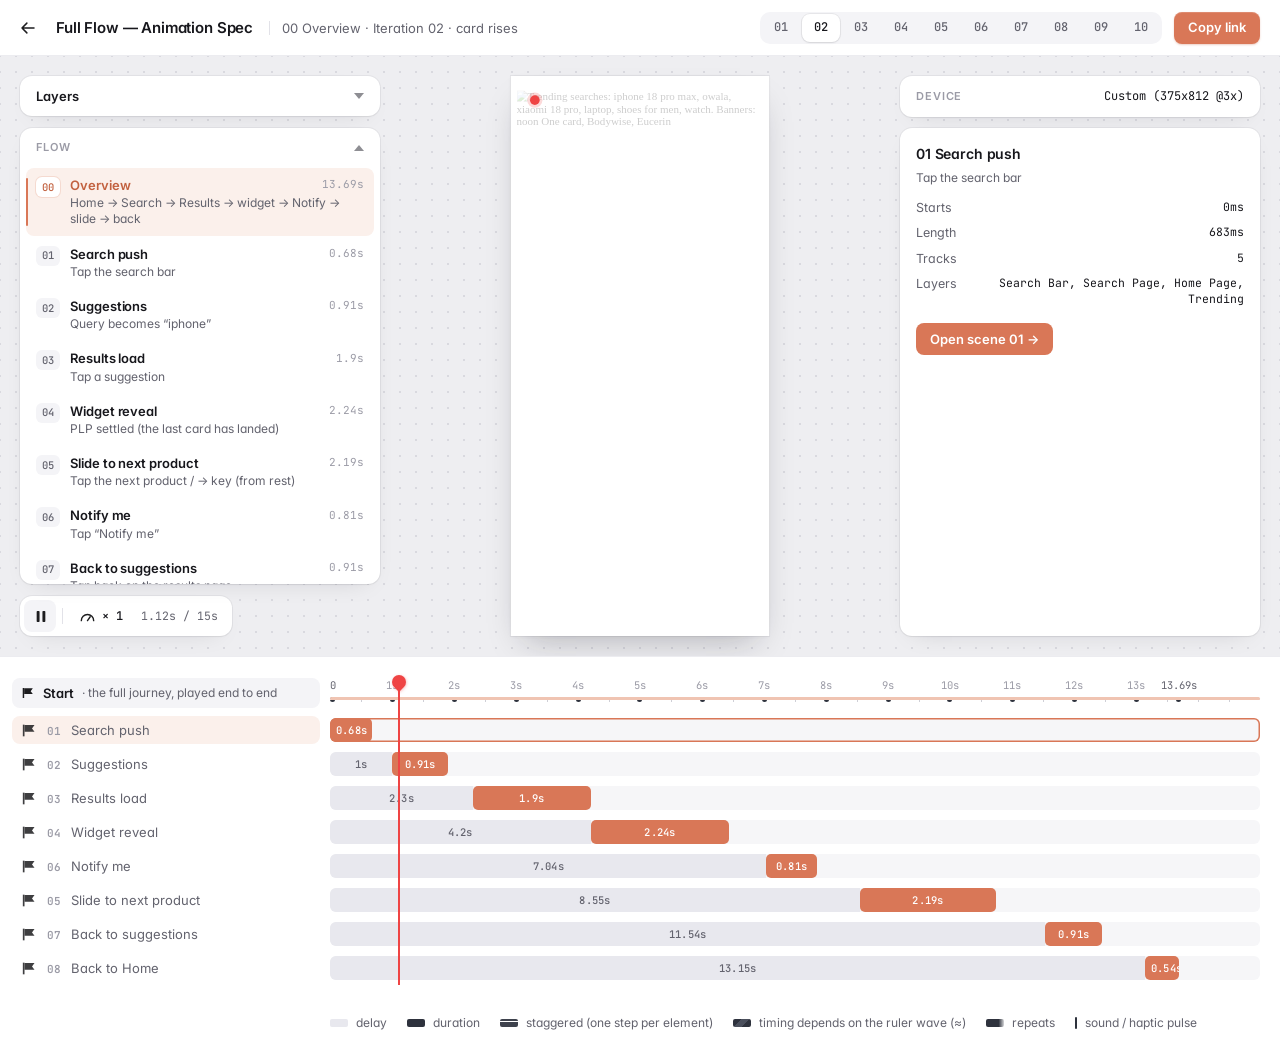
==== commit a3044533: "Iteration 10: copy of 9 that asks the model year in place of budget - v10/ added (TV type → screen s" ====
--- a/spec/index.html
+++ b/spec/index.html
@@ -307,7 +307,7 @@
    states {name: async (doc, win, eng) => …} · prep {sceneId: stateName|null} · fire {sceneId: (doc, win) => …} */
 window.SPEC = (() => {
   const { springFn, firstT, S, C, H, rowEnd, sceneEnd, wait: realWait } = SpecKit;
-  const PATHS = { 1: '/', 2: '/v2/', 3: '/v3/', 4: '/v4/', 5: '/v5/', 6: '/v6/', 7: '/v7/', 8: '/v8/', 9: '/v9/' };
+  const PATHS = { 1: '/', 2: '/v2/', 3: '/v3/', 4: '/v4/', 5: '/v5/', 6: '/v6/', 7: '/v7/', 8: '/v8/', 9: '/v9/', 10: '/v10/' };
   const SPR = {
     pp:    { name: 'Handoff spring', w: 16.75, z: 0.81, src: 'PP — ProtoPie handoff r/8e30fe8e' },
     title: { name: 'Heading spring', w: 11.5,  z: 0.6,  src: 'LINE — fitted to ref_widget.mp4' },
@@ -513,7 +513,7 @@
     ];
     return { rows, beats };
   }
-  const ITER = { 1: 'Iteration 01', 2: 'Iteration 02 · card rises', 3: 'Iteration 03', 4: 'Iteration 04', 5: 'Iteration 05 · copy of 04', 6: 'Iteration 06 · copy of 05', 7: 'Iteration 07 · copy of 06', 8: 'Iteration 08 · copy of 07', 9: 'Iteration 09 · copy of 08' };
+  const ITER = { 1: 'Iteration 01', 2: 'Iteration 02 · card rises', 3: 'Iteration 03', 4: 'Iteration 04', 5: 'Iteration 05 · copy of 04', 6: 'Iteration 06 · copy of 05', 7: 'Iteration 07 · copy of 06', 8: 'Iteration 08 · copy of 07', 9: 'Iteration 09 · copy of 08', 10: 'Iteration 10 · copy of 09' };
 
   // states, fast-forwarded on the virtual clock from a fresh load
   const ST = {
